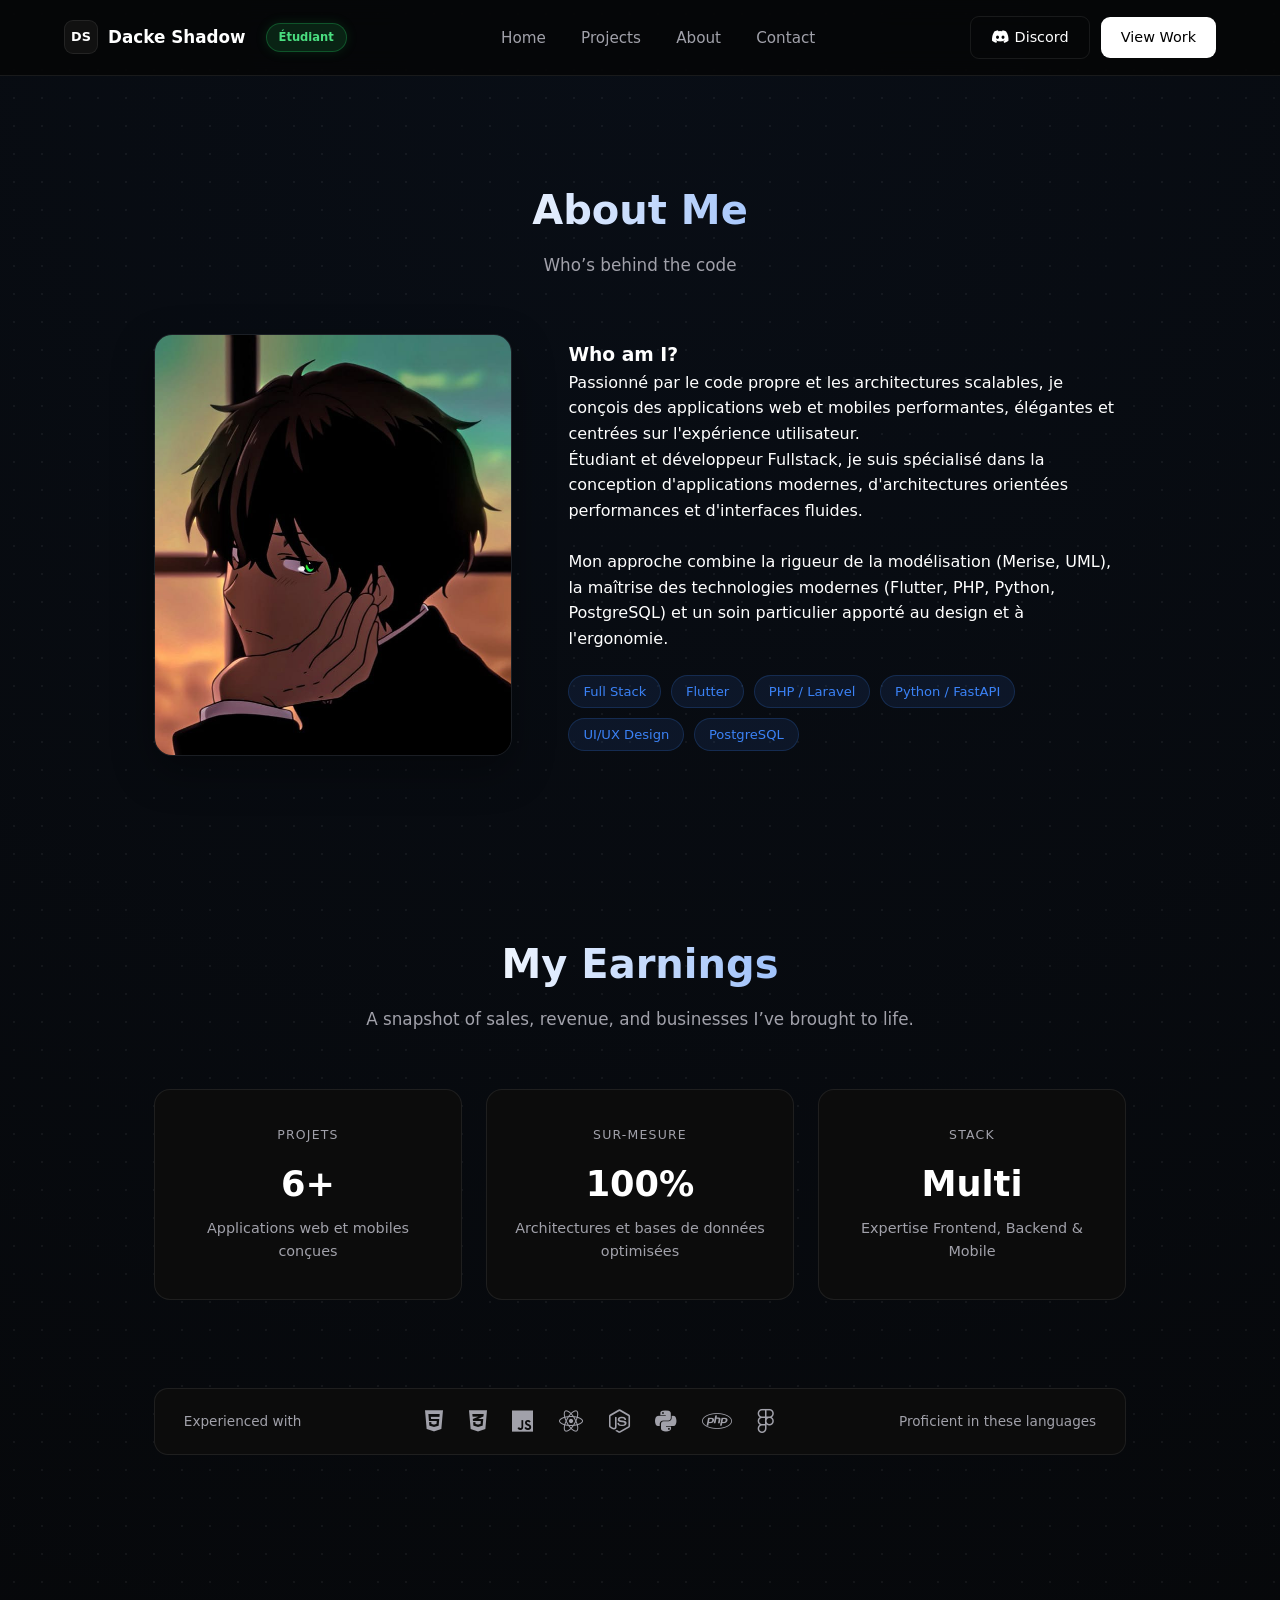
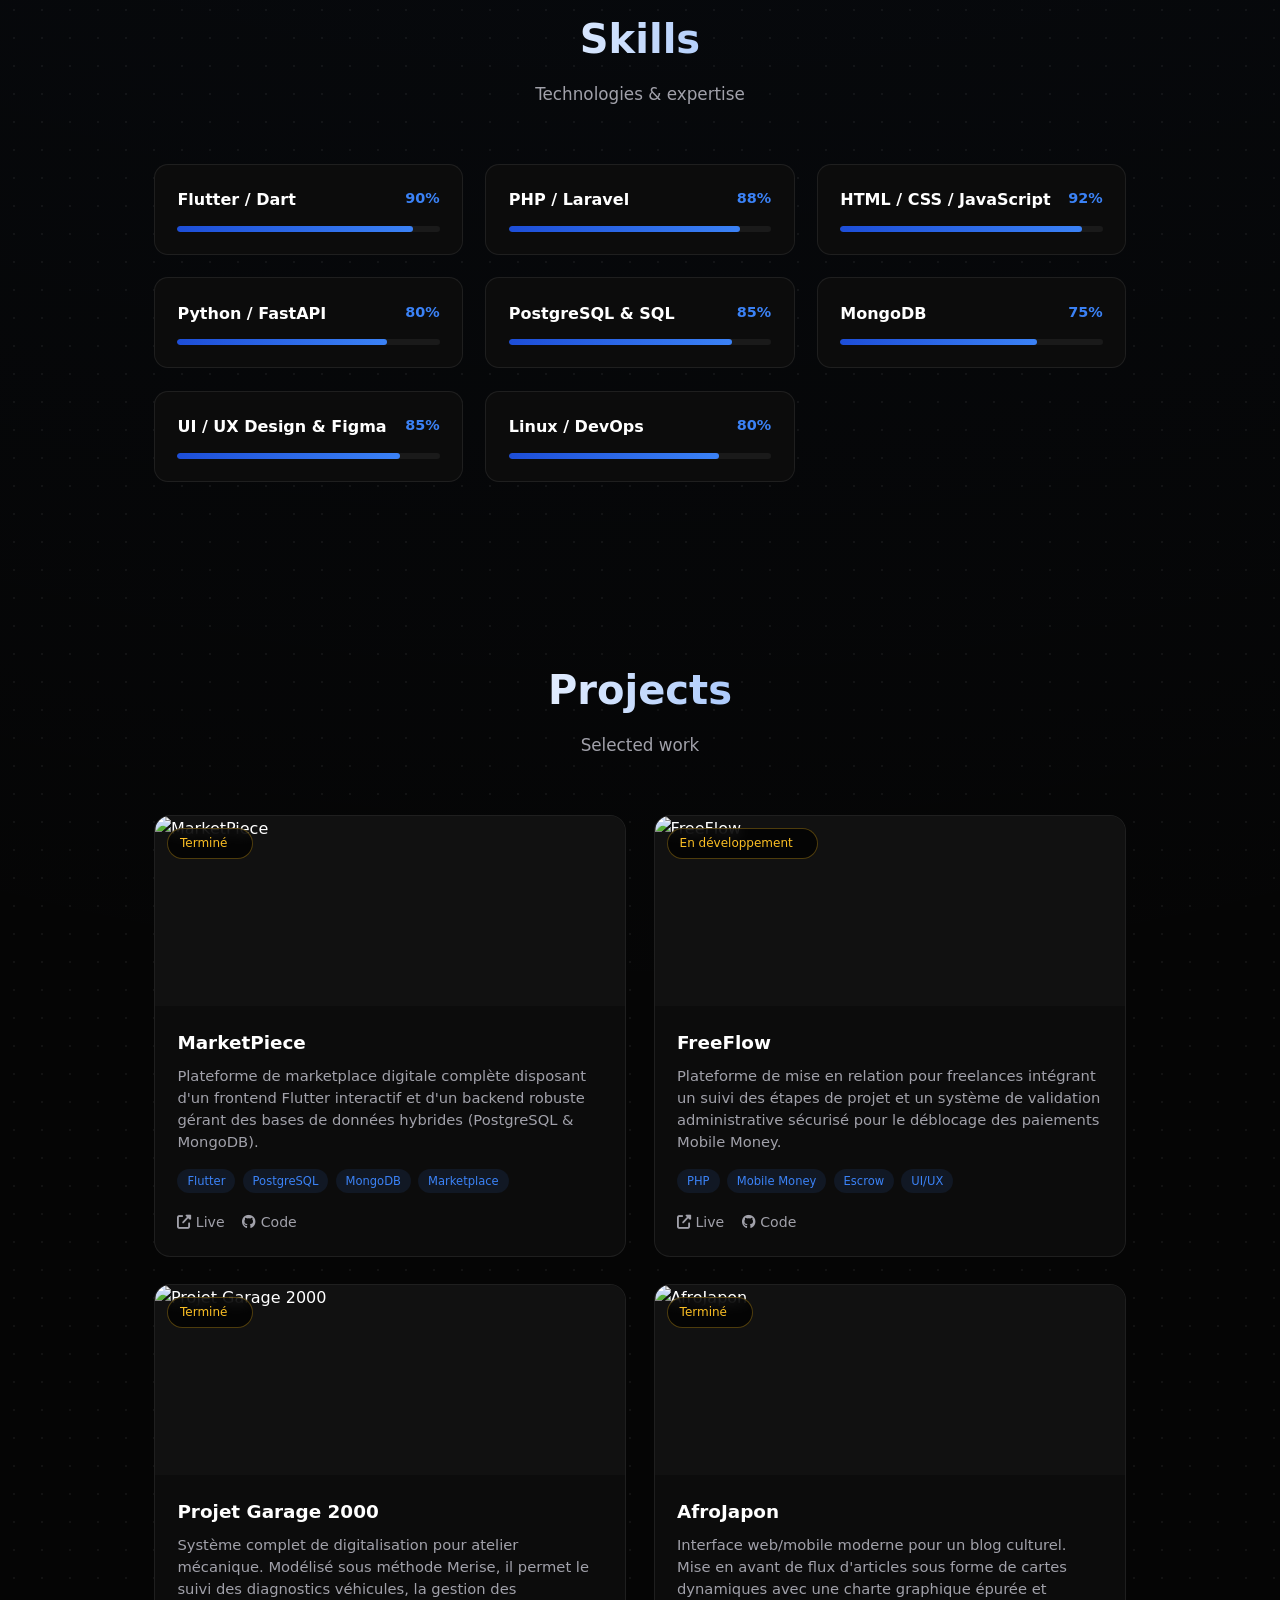
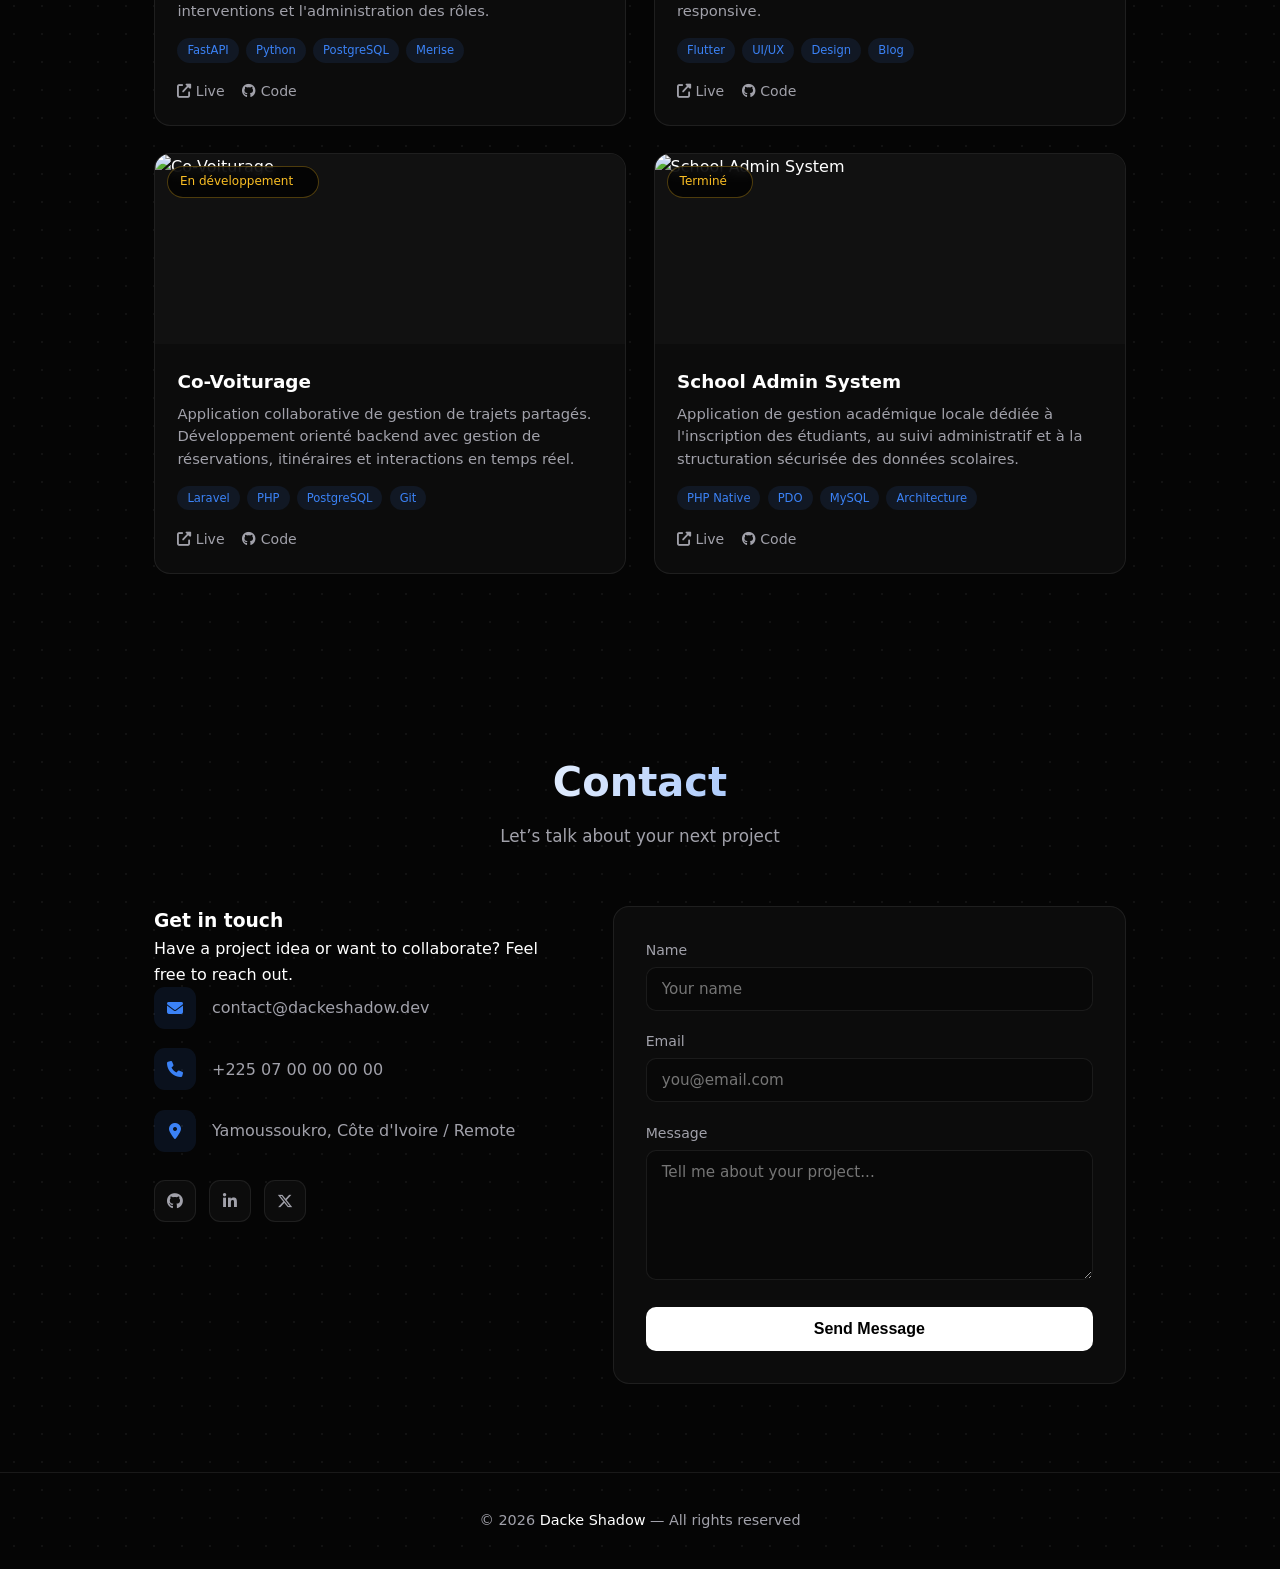
==== portfolio.html @ dd66aa2e "Initialisation du portfolio" ====
<!DOCTYPE html>
<html lang="fr">
<head>
  <meta charset="UTF-8">
  <meta name="viewport" content="width=device-width, initial-scale=1.0">
  <title>Dacke Shadow | Portfolio</title>
  <link rel="stylesheet" href="css/style.css?v=12">
  <link rel="stylesheet" href="https://cdnjs.cloudflare.com/ajax/libs/font-awesome/6.5.1/css/all.min.css">
</head>
<body class="portfolio-page">

  <!-- NAVBAR -->
  <nav class="navbar">
    <a href="index.html" class="logo">
      <span class="logo-icon">DS</span>
      Dacke Shadow
      <span class="status-badge">Étudiant</span>
    </a>

    <ul class="nav-links">
      <li><a href="index.html">Home</a></li>
      <li><a href="#projects">Projects</a></li>
      <li><a href="#bio">About</a></li>
      <li><a href="#contact">Contact</a></li>
    </ul>

    <div class="nav-actions">
      <a href="#" class="btn-outline"><i class="fab fa-discord"></i> Discord</a>
      <a href="#projects" class="btn-white">View Work</a>
    </div>

    <button class="menu-toggle" aria-label="Menu">
      <i class="fas fa-bars"></i>
    </button>
  </nav>

  <!-- BIO -->
  <section id="bio" class="section">
    <div class="section-header">
      <h2 class="section-title">About Me</h2>
      <p class="section-subtitle">Who’s behind the code</p>
    </div>

    <div class="bio-grid">
      <div class="bio-image">
        <img src="asset/image.jpeg" alt="Dacke Shadow">
      </div>
      <div id="bio-content">
        <!-- Injected by JS -->
      </div>
    </div>
  </section>

  <!-- STATS -->
  <section id="stats" class="section">
    <div class="section-header">
      <h2 class="section-title">My Earnings</h2>
      <p class="section-subtitle">A snapshot of sales, revenue, and businesses I’ve brought to life.</p>
    </div>
    <div id="stats-grid" class="stats-grid">
      <!-- Injected by JS -->
    </div>
  </section>

  <!-- TECH BAR -->
  <div class="tech-bar">
    <div class="tech-bar-inner">
      <span class="tech-bar-label">Experienced with</span>
      <div class="tech-icons">
        <i class="fab fa-html5" title="HTML5"></i>
        <i class="fab fa-css3-alt" title="CSS3"></i>
        <i class="fab fa-js" title="JavaScript"></i>
        <i class="fab fa-react" title="React"></i>
        <i class="fab fa-node-js" title="Node.js"></i>
        <i class="fab fa-python" title="Python"></i>
        <i class="fab fa-php" title="PHP"></i>
        <i class="fab fa-figma" title="Figma"></i>
      </div>
      <span class="tech-bar-label">Proficient in these languages</span>
    </div>
  </div>

  <!-- SKILLS -->
  <section id="skills" class="section">
    <div class="section-header">
      <h2 class="section-title">Skills</h2>
      <p class="section-subtitle">Technologies & expertise</p>
    </div>
    <div id="skills-grid" class="skills-grid">
      <!-- Injected by JS -->
    </div>
  </section>

  <!-- PROJECTS -->
  <section id="projects" class="section">
    <div class="section-header">
      <h2 class="section-title">Projects</h2>
      <p class="section-subtitle">Selected work</p>
    </div>
    <div id="projects-grid" class="projects-grid">
      <!-- Injected by JS -->
    </div>
  </section>

  <!-- CONTACT -->
  <section id="contact" class="section">
    <div class="section-header">
      <h2 class="section-title">Contact</h2>
      <p class="section-subtitle">Let’s talk about your next project</p>
    </div>

    <div class="contact-grid">
      <div id="contact-info">
        <!-- Injected by JS -->
      </div>

      <form class="contact-form">
        <div class="form-group">
          <label for="name">Name</label>
          <input type="text" id="name" name="name" required placeholder="Your name">
        </div>
        <div class="form-group">
          <label for="email">Email</label>
          <input type="email" id="email" name="email" required placeholder="you@email.com">
        </div>
        <div class="form-group">
          <label for="message">Message</label>
          <textarea id="message" name="message" required placeholder="Tell me about your project..."></textarea>
        </div>
        <button type="submit" class="btn-submit">Send Message</button>
      </form>
    </div>
  </section>

  <!-- FOOTER -->
  <footer class="footer">
    <p>© 2026 <span>Dacke Shadow</span> — All rights reserved</p>
  </footer>

  <script src="js/data.js?v=12"></script>
  <script src="js/app.js?v=12"></script>
</body>
</html>
---- css/style.css ----
/* ========================================
   DACKE SHADOW - Dark Modern Portfolio
======================================== */

:root {
  --bg: #050505;
  --bg-card: #0c0c0c;
  --bg-card-hover: #111111;
  --text: #ffffff;
  --text-muted: #a1a1aa;
  --blue: #3b82f6;
  --blue-glow: rgba(59, 130, 246, 0.25);
  --border: rgba(255, 255, 255, 0.08);
  --radius: 16px;
  --transition: all 0.3s cubic-bezier(0.4, 0, 0.2, 1);
}

* {
  margin: 0;
  padding: 0;
  box-sizing: border-box;
}

html {
  scroll-behavior: smooth;
}

body {
  font-family: 'Inter', system-ui, -apple-system, sans-serif;
  background: var(--bg);
  color: var(--text);
  line-height: 1.6;
  overflow-x: hidden;
}

a {
  text-decoration: none;
  color: inherit;
}

img {
  max-width: 100%;
  display: block;
}

/* Scrollbar */
::-webkit-scrollbar { width: 6px; }
::-webkit-scrollbar-track { background: #0a0a0a; }
::-webkit-scrollbar-thumb { background: #333; border-radius: 3px; }
::-webkit-scrollbar-thumb:hover { background: var(--blue); }

/* ========== PORTFOLIO PAGE ========== */
.portfolio-page {
  background-color: #050505;
  background-image:
    radial-gradient(circle at 50% 0%, rgba(59, 130, 246, 0.07) 0%, transparent 55%),
    radial-gradient(rgba(255, 255, 255, 0.05) 1px, transparent 1px);
  background-size: 100% 100%, 28px 28px;
  padding-top: 90px;
}

/* ========== NAVBAR ========== */
.navbar {
  position: fixed;
  top: 0;
  left: 0;
  width: 100%;
  padding: 1rem 5%;
  display: flex;
  align-items: center;
  justify-content: space-between;
  z-index: 1000;
  background: rgba(5, 5, 5, 0.8);
  backdrop-filter: blur(14px);
  border-bottom: 1px solid var(--border);
  transition: var(--transition);
}

.navbar.scrolled {
  padding: 0.75rem 5%;
  background: rgba(5, 5, 5, 0.95);
}

.logo {
  display: flex;
  align-items: center;
  gap: 10px;
  font-weight: 600;
  font-size: 1.05rem;
  color: white;
}

.logo-icon {
  width: 34px;
  height: 34px;
  background: #111;
  border: 1px solid var(--border);
  border-radius: 9px;
  display: flex;
  align-items: center;
  justify-content: center;
  font-size: 0.8rem;
  font-weight: 700;
}

.status-badge {
  display: inline-flex;
  align-items: center;
  margin-left: 10px;
  padding: 4px 12px;
  font-size: 0.72rem;
  font-weight: 600;
  color: #4ade80;
  background: rgba(34, 197, 94, 0.15);
  border: 1px solid rgba(34, 197, 94, 0.3);
  border-radius: 50px;
  box-shadow: 0 0 12px rgba(34, 197, 94, 0.15);
}

.nav-links {
  display: flex;
  gap: 2.2rem;
  list-style: none;
}

.nav-links a {
  color: var(--text-muted);
  font-size: 0.95rem;
  font-weight: 500;
  transition: color 0.2s;
}

.nav-links a:hover,
.nav-links a.active {
  color: white;
}

.nav-actions {
  display: flex;
  gap: 0.7rem;
  align-items: center;
}

.btn-white {
  background: white;
  color: #000;
  padding: 0.55rem 1.25rem;
  border-radius: 9px;
  font-size: 0.9rem;
  font-weight: 500;
  transition: var(--transition);
  display: inline-flex;
  align-items: center;
  gap: 6px;
}

.btn-white:hover {
  background: #e4e4e7;
  transform: translateY(-1px);
}

.btn-outline {
  background: transparent;
  color: white;
  padding: 0.55rem 1.25rem;
  border-radius: 9px;
  font-size: 0.9rem;
  border: 1px solid var(--border);
  transition: var(--transition);
  display: inline-flex;
  align-items: center;
  gap: 6px;
}

.btn-outline:hover {
  border-color: rgba(255,255,255,0.25);
  background: rgba(255,255,255,0.05);
}

.menu-toggle {
  display: none;
  background: none;
  border: none;
  color: white;
  font-size: 1.35rem;
  cursor: pointer;
}

/* ========== SECTIONS ========== */
.section {
  padding: 5.5rem 5%;
  max-width: 1100px;
  margin: 0 auto;
}

.section-header {
  text-align: center;
  margin-bottom: 3.5rem;
}

.section-title {
  font-size: clamp(1.9rem, 4vw, 2.5rem);
  font-weight: 700;
  margin-bottom: 0.6rem;
  background: linear-gradient(90deg, #fff 30%, #3b82f6);
  -webkit-background-clip: text;
  -webkit-text-fill-color: transparent;
  background-clip: text;
}

.section-subtitle {
  color: var(--text-muted);
  font-size: 1.05rem;
}

/* ========== BIO ========== */
.bio-grid {
  display: grid;
  grid-template-columns: 0.9fr 1.4fr;
  gap: 3.5rem;
  align-items: center;
}

.bio-image {
  border-radius: 18px;
  overflow: hidden;
  border: 1px solid var(--border);
  box-shadow: 0 15px 40px rgba(0,0,0,0.35);
}

.bio-image img {
  width: 100%;
  height: 420px;
  object-fit: cover;
  transition: transform 0.5s ease;
}

.bio-image:hover img {
  transform: scale(1.03);
}

.bio-content h3 {
  font-size: 1.6rem;
  margin-bottom: 1rem;
}

.bio-content p {
  color: var(--text-muted);
  margin-bottom: 1.1rem;
  font-size: 1.05rem;
  line-height: 1.7;
}

.bio-tags {
  display: flex;
  flex-wrap: wrap;
  gap: 0.6rem;
  margin-top: 1.5rem;
}

.bio-tag {
  padding: 5px 14px;
  background: rgba(59, 130, 246, 0.1);
  border: 1px solid rgba(59, 130, 246, 0.2);
  border-radius: 50px;
  font-size: 0.82rem;
  color: var(--blue);
}

/* ========== STATS ========== */
.stats-grid {
  display: grid;
  grid-template-columns: repeat(3, 1fr);
  gap: 1.5rem;
}

.stat-card {
  background: var(--bg-card);
  border: 1px solid var(--border);
  border-radius: 16px;
  padding: 2.2rem 1.5rem;
  text-align: center;
  transition: var(--transition);
}

.stat-card:hover {
  transform: translateY(-6px);
  border-color: rgba(59, 130, 246, 0.3);
  box-shadow: 0 15px 35px rgba(0,0,0,0.3);
}

.stat-label {
  font-size: 0.78rem;
  text-transform: uppercase;
  letter-spacing: 1.2px;
  color: var(--text-muted);
  margin-bottom: 0.7rem;
}

.stat-number {
  font-size: 2.2rem;
  font-weight: 700;
  margin-bottom: 0.3rem;
}

.stat-desc {
  font-size: 0.9rem;
  color: var(--text-muted);
}

/* ========== TECH BAR ========== */
.tech-bar {
  max-width: 1100px;
  margin: 0 auto 4rem;
  padding: 0 5%;
}

.tech-bar-inner {
  display: flex;
  align-items: center;
  justify-content: space-between;
  background: var(--bg-card);
  border: 1px solid var(--border);
  border-radius: 14px;
  padding: 1.3rem 1.8rem;
  flex-wrap: wrap;
  gap: 1rem;
}

.tech-bar-label {
  font-size: 0.85rem;
  color: var(--text-muted);
}

.tech-icons {
  display: flex;
  gap: 1.6rem;
  align-items: center;
}

.tech-icons i {
  font-size: 1.5rem;
  color: var(--text-muted);
  transition: all 0.25s;
}

.tech-icons i:hover {
  color: var(--blue);
  transform: translateY(-3px);
}

/* ========== SKILLS ========== */
.skills-grid {
  display: grid;
  grid-template-columns: repeat(auto-fill, minmax(260px, 1fr));
  gap: 1.4rem;
}

.skill-card {
  background: var(--bg-card);
  border: 1px solid var(--border);
  border-radius: 14px;
  padding: 1.4rem;
  transition: var(--transition);
}

.skill-card:hover {
  border-color: rgba(59, 130, 246, 0.25);
  transform: translateY(-3px);
}

.skill-header {
  display: flex;
  justify-content: space-between;
  margin-bottom: 0.8rem;
}

.skill-name {
  font-weight: 600;
}

.skill-percent {
  color: var(--blue);
  font-weight: 600;
  font-size: 0.9rem;
}

.skill-bar {
  height: 6px;
  background: #1a1a1a;
  border-radius: 10px;
  overflow: hidden;
}

.skill-progress {
  height: 100%;
  background: linear-gradient(90deg, #1d4ed8, var(--blue));
  border-radius: 10px;
  width: 0;
  transition: width 1.3s ease;
}

/* ========== PROJECTS ========== */
.projects-grid {
  display: grid;
  grid-template-columns: repeat(auto-fill, minmax(310px, 1fr));
  gap: 1.7rem;
}

.project-card {
  background: var(--bg-card);
  border: 1px solid var(--border);
  border-radius: 16px;
  overflow: hidden;
  transition: var(--transition);
}

.project-card:hover {
  transform: translateY(-8px);
  border-color: rgba(59, 130, 246, 0.3);
  box-shadow: 0 20px 40px rgba(0,0,0,0.35);
}

.project-image {
  height: 190px;
  overflow: hidden;
  position: relative;
  background: #111;
}

.project-image img {
  width: 100%;
  height: 100%;
  object-fit: cover;
  transition: transform 0.5s ease;
}

.project-card:hover .project-image img {
  transform: scale(1.06);
}

.project-status {
  position: absolute;
  top: 12px;
  left: 12px;
  background: rgba(0, 0, 0, 0.75);
  backdrop-filter: blur(6px);
  color: #fbbf24;
  font-size: 0.75rem;
  font-weight: 500;
  padding: 5px 12px;
  border-radius: 50px;
  border: 1px solid rgba(251, 191, 36, 0.3);
  display: flex;
  align-items: center;
  gap: 1px;
  z-index: 2;
}

.project-status .dots span {
  animation: blink 1.4s infinite;
  opacity: 0;
}

.project-status .dots span:nth-child(1) { animation-delay: 0s; }
.project-status .dots span:nth-child(2) { animation-delay: 0.2s; }
.project-status .dots span:nth-child(3) { animation-delay: 0.4s; }

@keyframes blink {
  0%, 20% { opacity: 0; }
  40% { opacity: 1; }
  100% { opacity: 0; }
}

.project-content {
  padding: 1.4rem;
}

.project-title {
  font-size: 1.15rem;
  font-weight: 600;
  margin-bottom: 0.45rem;
}

.project-desc {
  color: var(--text-muted);
  font-size: 0.92rem;
  margin-bottom: 1rem;
  line-height: 1.5;
}

.project-tags {
  display: flex;
  flex-wrap: wrap;
  gap: 0.45rem;
  margin-bottom: 1.1rem;
}

.project-tag {
  font-size: 0.72rem;
  padding: 3px 10px;
  background: rgba(59, 130, 246, 0.1);
  color: var(--blue);
  border-radius: 20px;
}

.project-links {
  display: flex;
  gap: 1.1rem;
}

.project-links a {
  font-size: 0.88rem;
  color: var(--text-muted);
  transition: color 0.2s;
}

.project-links a:hover {
  color: var(--blue);
}

/* ========== CONTACT ========== */
.contact-grid {
  display: grid;
  grid-template-columns: 1fr 1.25fr;
  gap: 3rem;
}

.contact-info h3 {
  font-size: 1.5rem;
  margin-bottom: 0.9rem;
}

.contact-info > p {
  color: var(--text-muted);
  margin-bottom: 1.8rem;
}

.contact-item {
  display: flex;
  align-items: center;
  gap: 1rem;
  margin-bottom: 1.2rem;
  color: var(--text-muted);
}

.contact-item i {
  width: 42px;
  height: 42px;
  display: flex;
  align-items: center;
  justify-content: center;
  background: rgba(59, 130, 246, 0.1);
  border-radius: 11px;
  color: var(--blue);
}

.social-links {
  display: flex;
  gap: 0.8rem;
  margin-top: 1.8rem;
}

.social-links a {
  width: 42px;
  height: 42px;
  display: flex;
  align-items: center;
  justify-content: center;
  background: var(--bg-card);
  border: 1px solid var(--border);
  border-radius: 11px;
  color: var(--text-muted);
  transition: var(--transition);
}

.social-links a:hover {
  background: var(--blue);
  border-color: var(--blue);
  color: white;
  transform: translateY(-3px);
}

.contact-form {
  background: var(--bg-card);
  border: 1px solid var(--border);
  border-radius: 16px;
  padding: 2rem;
}

.form-group {
  margin-bottom: 1.2rem;
}

.form-group label {
  display: block;
  margin-bottom: 0.35rem;
  font-size: 0.88rem;
  color: var(--text-muted);
}

.form-group input,
.form-group textarea {
  width: 100%;
  padding: 12px 15px;
  background: #080808;
  border: 1px solid var(--border);
  border-radius: 10px;
  color: white;
  font-size: 0.95rem;
  font-family: inherit;
  transition: var(--transition);
}

.form-group input:focus,
.form-group textarea:focus {
  outline: none;
  border-color: var(--blue);
  box-shadow: 0 0 0 3px var(--blue-glow);
}

.form-group textarea {
  min-height: 130px;
  resize: vertical;
}

.btn-submit {
  width: 100%;
  padding: 13px;
  background: white;
  color: #000;
  font-size: 1rem;
  font-weight: 600;
  border: none;
  border-radius: 10px;
  cursor: pointer;
  transition: var(--transition);
}

.btn-submit:hover {
  background: #e4e4e7;
  transform: translateY(-2px);
}

/* ========== FOOTER ========== */
.footer {
  text-align: center;
  padding: 2.3rem 5%;
  border-top: 1px solid var(--border);
  color: var(--text-muted);
  font-size: 0.9rem;
}

.footer span {
  color: white;
}

/* ========== RESPONSIVE ========== */
@media (max-width: 900px) {
  .bio-grid,
  .contact-grid {
    grid-template-columns: 1fr;
  }

  .stats-grid {
    grid-template-columns: 1fr;
  }

  .nav-links,
  .nav-actions {
    display: none;
  }

  .nav-links.active {
    display: flex;
    position: absolute;
    top: 100%;
    left: 0;
    width: 100%;
    background: rgba(5, 5, 5, 0.97);
    flex-direction: column;
    padding: 1.3rem 5%;
    gap: 1rem;
    border-bottom: 1px solid var(--border);
  }

  .menu-toggle {
    display: block;
  }
}

@media (max-width: 560px) {
  .projects-grid {
    grid-template-columns: 1fr;
  }
}
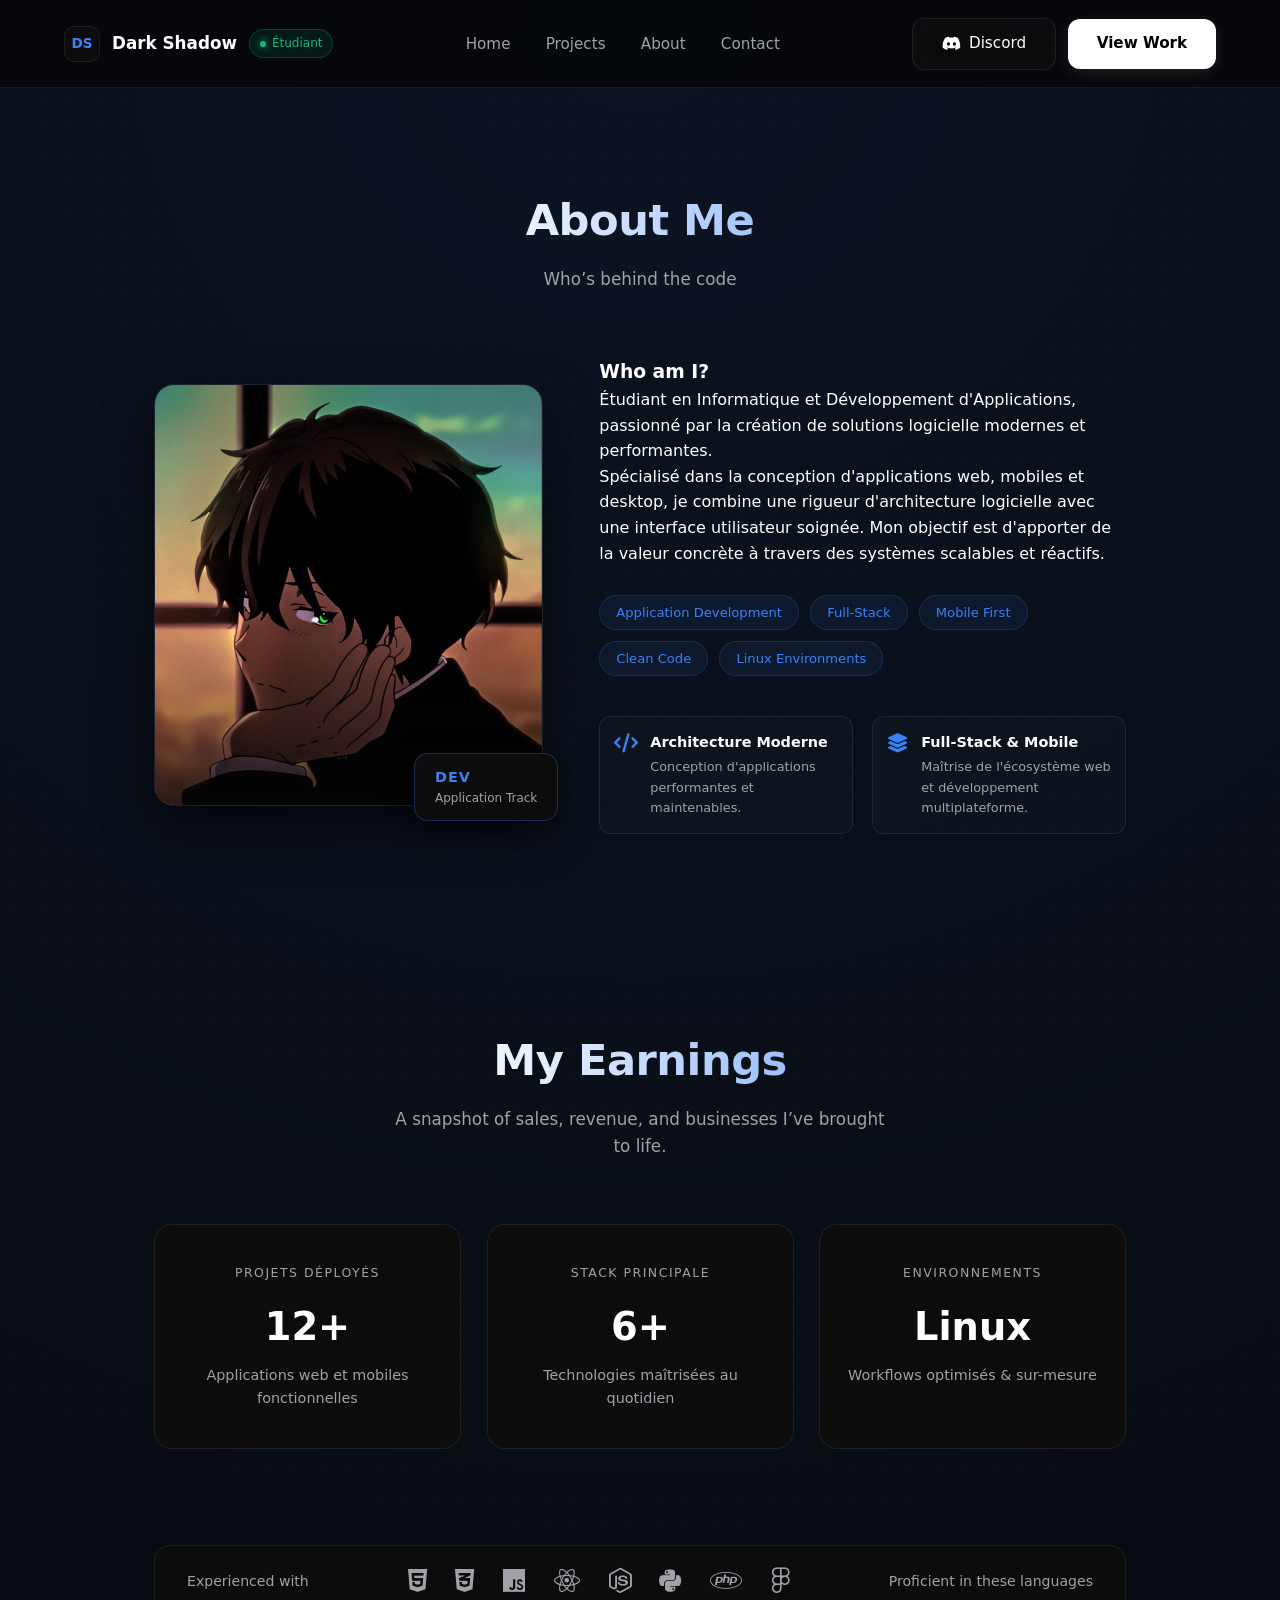
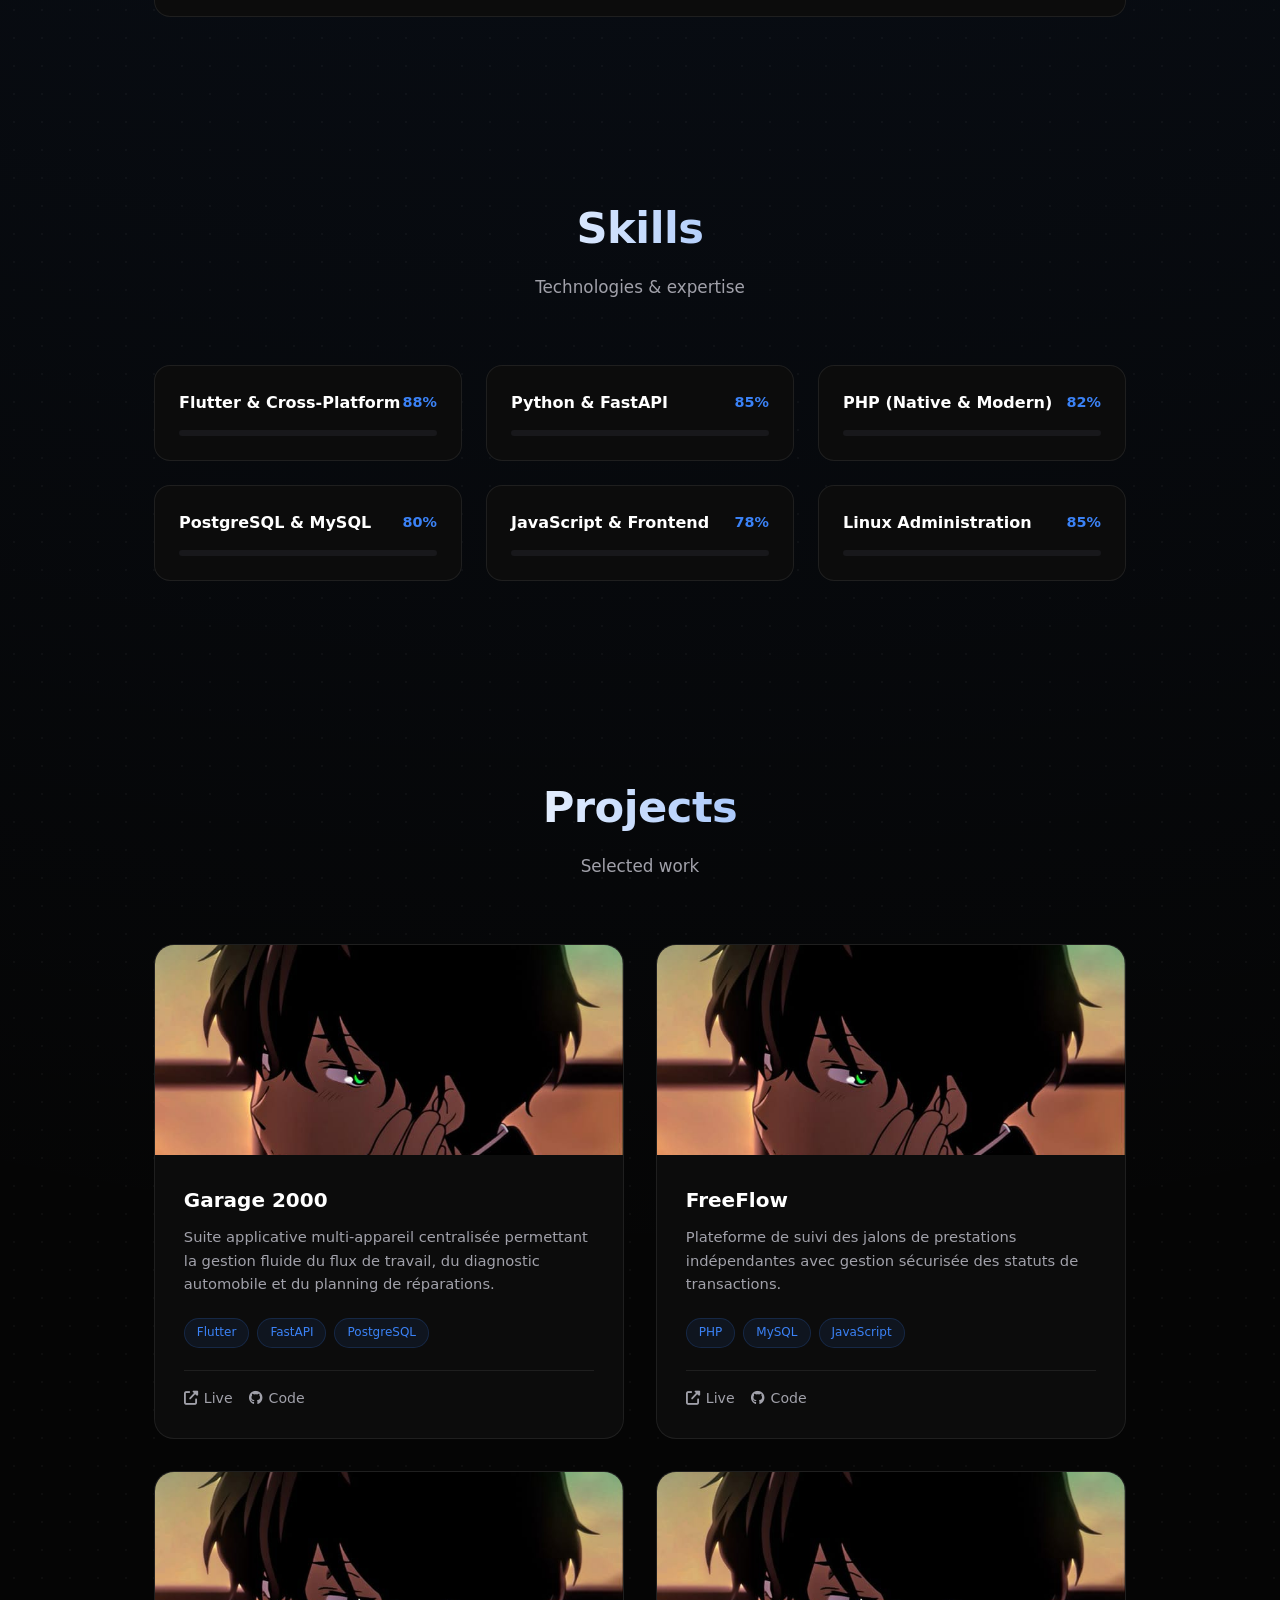
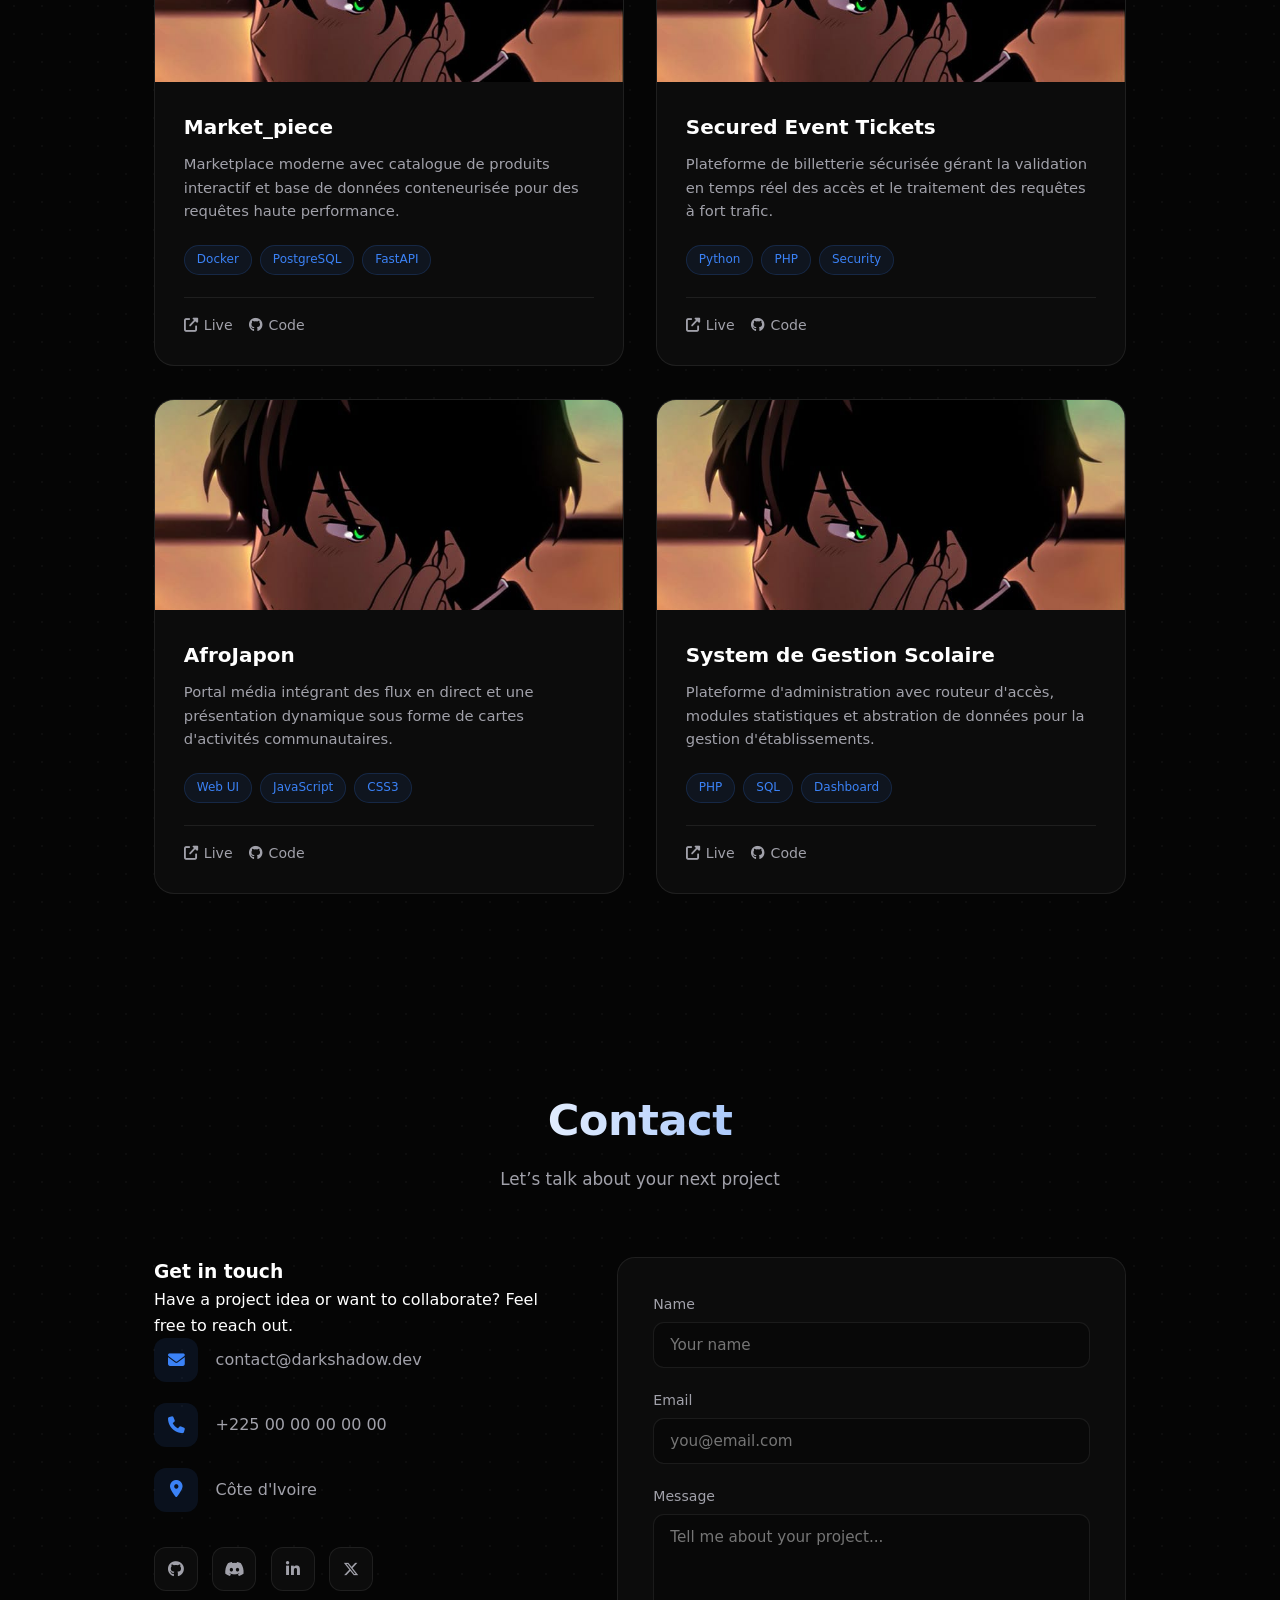
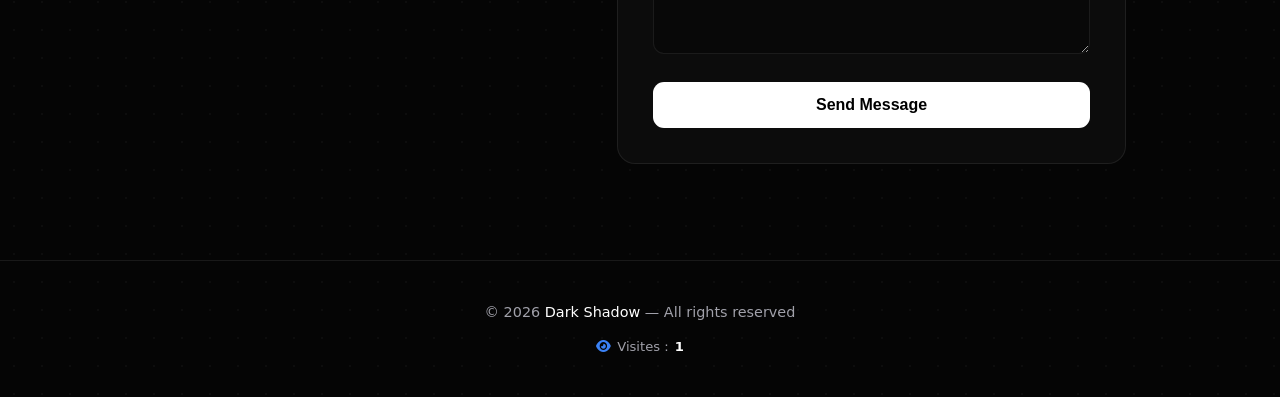
==== commit a8ca5667: "Mise à jour du style et des animations de la landing page" ====
--- a/portfolio.html
+++ b/portfolio.html
@@ -3,8 +3,9 @@
 <head>
   <meta charset="UTF-8">
   <meta name="viewport" content="width=device-width, initial-scale=1.0">
-  <title>Dacke Shadow | Portfolio</title>
-  <link rel="stylesheet" href="css/style.css?v=12">
+  <title>Dark Shadow | Portfolio</title>
+  <link rel="stylesheet" href="css/base.css">
+  <link rel="stylesheet" href="css/portfolio.css">
   <link rel="stylesheet" href="https://cdnjs.cloudflare.com/ajax/libs/font-awesome/6.5.1/css/all.min.css">
 </head>
 <body class="portfolio-page">
@@ -13,8 +14,10 @@
   <nav class="navbar">
     <a href="index.html" class="logo">
       <span class="logo-icon">DS</span>
-      Dacke Shadow
-      <span class="status-badge">Étudiant</span>
+      <span class="logo-text">Dark Shadow</span>
+      <span class="status-badge">
+        <span class="status-dot"></span> Étudiant
+      </span>
     </a>
 
     <ul class="nav-links">
@@ -42,11 +45,38 @@
     </div>
 
     <div class="bio-grid">
-      <div class="bio-image">
-        <img src="asset/image.jpeg" alt="Dacke Shadow">
+      <div class="bio-image-wrapper">
+        <div class="bio-image">
+          <img src="asset/image.jpeg" alt="Dark Shadow">
+          <div class="bio-image-overlay"></div>
+        </div>
+        <div class="bio-experience-badge">
+          <span class="badge-num">DEV</span>
+          <span class="badge-text">Application Track</span>
+        </div>
       </div>
-      <div id="bio-content">
-        <!-- Injected by JS -->
+
+      <div class="bio-content-wrapper">
+        <div id="bio-content">
+          <!-- Injecté par JS / Exemple de structure enrichie -->
+        </div>
+        
+        <div class="bio-highlights">
+          <div class="highlight-item">
+            <i class="fas fa-code"></i>
+            <div>
+              <h4>Architecture Moderne</h4>
+              <p>Conception d'applications performantes et maintenables.</p>
+            </div>
+          </div>
+          <div class="highlight-item">
+            <i class="fas fa-layer-group"></i>
+            <div>
+              <h4>Full-Stack & Mobile</h4>
+              <p>Maîtrise de l'écosystème web et développement multiplateforme.</p>
+            </div>
+          </div>
+        </div>
       </div>
     </div>
   </section>
@@ -134,7 +164,7 @@
 
   <!-- FOOTER -->
   <footer class="footer">
-    <p>© 2026 <span>Dacke Shadow</span> — All rights reserved</p>
+    <p>© 2026 <span>Dark Shadow</span> — All rights reserved</p>
   </footer>
 
   <script src="js/data.js?v=12"></script>
--- a/css/base.css
+++ b/css/base.css
@@ -0,0 +1,854 @@
+/* ============================================================
+   DARK SHADOW - DARK MODERN PORTFOLIO (SPECTRE DESIGN SYSTEM)
+   ============================================================ */
+
+:root {
+  --bg: #050505;
+  --bg-card: #0c0c0c;
+  --bg-card-hover: #121212;
+  --text: #ffffff;
+  --text-muted: #a1a1aa;
+  --blue: #3b82f6;
+  --blue-glow: rgba(59, 130, 246, 0.35);
+  --border: rgba(255, 255, 255, 0.08);
+  --radius: 16px;
+  --transition: all 0.3s cubic-bezier(0.4, 0, 0.2, 1);
+}
+
+* {
+  margin: 0;
+  padding: 0;
+  box-sizing: border-box;
+}
+
+html {
+  scroll-behavior: smooth;
+}
+
+body {
+  font-family: 'Inter', system-ui, -apple-system, sans-serif;
+  background: var(--bg);
+  color: var(--text);
+  line-height: 1.6;
+  overflow-x: hidden;
+}
+
+a {
+  text-decoration: none;
+  color: inherit;
+}
+
+img {
+  max-width: 100%;
+  display: block;
+}
+
+/* Custom Scrollbar */
+::-webkit-scrollbar {
+  width: 6px;
+}
+::-webkit-scrollbar-track {
+  background: #0a0a0a;
+}
+::-webkit-scrollbar-thumb {
+  background: #262626;
+  border-radius: 3px;
+}
+::-webkit-scrollbar-thumb:hover {
+  background: var(--blue);
+}
+
+/* ============================================================
+   LANDING PAGE (index.html)
+   ============================================================ */
+
+.landing-page {
+  position: relative;
+  min-height: 100vh;
+  overflow: hidden;
+  background: var(--bg);
+  display: flex;
+  align-items: center;
+  justify-content: center;
+}
+
+.landing-bg {
+  position: absolute;
+  inset: 0;
+  background: radial-gradient(circle at 50% 50%, rgba(59, 130, 246, 0.15) 0%, transparent 65%),
+              radial-gradient(rgba(255, 255, 255, 0.04) 1px, transparent 1px);
+  background-size: 100% 100%, 30px 30px;
+  z-index: 0;
+}
+
+.landing-overlay {
+  position: absolute;
+  inset: 0;
+  background: rgba(5, 5, 5, 0.4);
+  z-index: 1;
+}
+
+/* Icônes Flottantes */
+.floating-icons {
+  position: absolute;
+  inset: 0;
+  z-index: 1;
+  pointer-events: none;
+  overflow: hidden;
+}
+
+.floating-icons i {
+  position: absolute;
+  color: rgba(59, 130, 246, 0.22);
+  filter: drop-shadow(0 0 10px rgba(59, 130, 246, 0.2));
+  animation: floatAnim 10s ease-in-out infinite;
+}
+
+.floating-icons i:nth-child(1) { top: 12%; left: 8%;  font-size: 2.8rem; animation-delay: 0s; }
+.floating-icons i:nth-child(2) { top: 20%; left: 82%; font-size: 2.2rem; animation-delay: 1.5s; }
+.floating-icons i:nth-child(3) { top: 58%; left: 10%; font-size: 2.5rem; animation-delay: 3s; }
+.floating-icons i:nth-child(4) { top: 75%; left: 85%; font-size: 2rem;   animation-delay: 0.8s; }
+.floating-icons i:nth-child(5) { top: 35%; left: 90%; font-size: 2.6rem; animation-delay: 2.2s; }
+.floating-icons i:nth-child(6) { top: 82%; left: 45%; font-size: 2.1rem; animation-delay: 3.8s; }
+.floating-icons i:nth-child(7) { top: 15%; left: 48%; font-size: 1.8rem; animation-delay: 1.2s; }
+.floating-icons i:nth-child(8) { top: 68%; left: 5%;  font-size: 2.3rem; animation-delay: 3.4s; }
+
+@keyframes floatAnim {
+  0%, 100% {
+    transform: translateY(0) rotate(0deg);
+    opacity: 0.22;
+  }
+  50% {
+    transform: translateY(-25px) rotate(8deg);
+    opacity: 0.45;
+  }
+}
+
+/* Hero Section */
+.hero {
+  position: relative;
+  z-index: 2;
+  min-height: 100vh;
+  display: flex;
+  align-items: center;
+  justify-content: center;
+  padding: 2rem 1.5rem;
+  text-align: center;
+}
+
+.hero-content {
+  max-width: 780px;
+}
+
+.hero-greeting {
+  font-size: 1.2rem;
+  color: var(--text-muted);
+  margin-bottom: 1.2rem;
+  display: inline-flex;
+  align-items: center;
+  gap: 8px;
+}
+
+/* Animation typographique pour le nom */
+.typing-text {
+  color: var(--text);
+  font-weight: 700;
+  border-right: 2px solid var(--blue);
+  white-space: nowrap;
+  overflow: hidden;
+  display: inline-block;
+  animation: typing 2.5s steps(12, end), blink 0.75s step-end infinite;
+}
+
+@keyframes typing {
+  from { width: 0; }
+  to { width: 100%; }
+}
+
+@keyframes blink {
+  from, to { border-color: transparent; }
+  50% { border-color: var(--blue); }
+}
+
+.hero-title {
+  font-size: clamp(2.8rem, 7.5vw, 4.5rem);
+  font-weight: 800;
+  line-height: 1.1;
+  margin-bottom: 1.4rem;
+  letter-spacing: -1px;
+  color: #ffffff;
+}
+
+.hero-title span {
+  background: linear-gradient(90deg, #ffffff 20%, var(--blue) 100%);
+  -webkit-background-clip: text;
+  -webkit-text-fill-color: transparent;
+}
+
+.hero-desc {
+  color: var(--text-muted);
+  font-size: 1.12rem;
+  max-width: 620px;
+  margin: 0 auto 2.6rem;
+  line-height: 1.7;
+}
+
+.hero-buttons {
+  display: flex;
+  gap: 1.2rem;
+  justify-content: center;
+  flex-wrap: wrap;
+}
+
+/* Boutons */
+.btn-white {
+  background: #ffffff;
+  color: #000000;
+  padding: 0.8rem 1.8rem;
+  border-radius: 12px;
+  font-size: 0.95rem;
+  font-weight: 600;
+  transition: var(--transition);
+  display: inline-flex;
+  align-items: center;
+  gap: 8px;
+  box-shadow: 0 4px 15px rgba(255, 255, 255, 0.1);
+}
+
+.btn-white:hover {
+  background: #e4e4e7;
+  transform: translateY(-3px);
+  box-shadow: 0 8px 25px rgba(255, 255, 255, 0.2);
+}
+
+.btn-outline {
+  background: rgba(255, 255, 255, 0.03);
+  color: #ffffff;
+  padding: 0.8rem 1.8rem;
+  border-radius: 12px;
+  font-size: 0.95rem;
+  font-weight: 500;
+  border: 1px solid var(--border);
+  transition: var(--transition);
+  display: inline-flex;
+  align-items: center;
+  gap: 8px;
+  backdrop-filter: blur(10px);
+}
+
+.btn-outline:hover {
+  border-color: rgba(59, 130, 246, 0.5);
+  background: rgba(59, 130, 246, 0.1);
+  color: var(--blue);
+  transform: translateY(-3px);
+}
+
+/* Animations d'entrée progressive */
+.anim-1, .anim-2, .anim-3, .anim-4 {
+  opacity: 0;
+  transform: translateY(25px);
+  animation: fadeUp 0.8s cubic-bezier(0.16, 1, 0.3, 1) forwards;
+}
+
+.anim-1 { animation-delay: 0.1s; }
+.anim-2 { animation-delay: 0.3s; }
+.anim-3 { animation-delay: 0.5s; }
+.anim-4 { animation-delay: 0.7s; }
+
+@keyframes fadeUp {
+  to {
+    opacity: 1;
+    transform: translateY(0);
+  }
+}
+
+/* ============================================================
+   PORTFOLIO PAGE (portfolio.html)
+   ============================================================ */
+
+.portfolio-page {
+  background-color: var(--bg);
+  background-image:
+    radial-gradient(circle at 50% 0%, rgba(59, 130, 246, 0.1) 0%, transparent 55%),
+    radial-gradient(rgba(255, 255, 255, 0.04) 1px, transparent 1px);
+  background-size: 100% 100%, 28px 28px;
+  padding-top: 90px;
+}
+
+/* Navbar */
+.navbar {
+  position: fixed;
+  top: 0;
+  left: 0;
+  width: 100%;
+  padding: 1.1rem 5%;
+  display: flex;
+  align-items: center;
+  justify-content: space-between;
+  z-index: 1000;
+  background: rgba(5, 5, 5, 0.75);
+  backdrop-filter: blur(16px);
+  border-bottom: 1px solid var(--border);
+  transition: var(--transition);
+}
+
+.navbar.scrolled {
+  padding: 0.8rem 5%;
+  background: rgba(5, 5, 5, 0.92);
+}
+
+.logo {
+  display: flex;
+  align-items: center;
+  gap: 10px;
+  font-weight: 600;
+  font-size: 1.05rem;
+  color: #ffffff;
+}
+
+.logo-icon {
+  width: 36px;
+  height: 36px;
+  background: var(--bg-card);
+  border: 1px solid var(--border);
+  border-radius: 10px;
+  display: flex;
+  align-items: center;
+  justify-content: center;
+  font-size: 0.85rem;
+  font-weight: 800;
+  color: var(--blue);
+}
+
+.nav-links {
+  display: flex;
+  gap: 2.2rem;
+  list-style: none;
+}
+
+.nav-links a {
+  color: var(--text-muted);
+  font-size: 0.95rem;
+  font-weight: 500;
+  transition: color 0.2s;
+  position: relative;
+}
+
+.nav-links a:hover,
+.nav-links a.active {
+  color: #ffffff;
+}
+
+.nav-links a.active::after {
+  content: '';
+  position: absolute;
+  bottom: -6px;
+  left: 50%;
+  transform: translateX(-50%);
+  width: 5px;
+  height: 5px;
+  background: var(--blue);
+  border-radius: 50%;
+  box-shadow: 0 0 8px var(--blue);
+}
+
+.menu-toggle {
+  display: none;
+  background: none;
+  border: none;
+  color: #ffffff;
+  font-size: 1.4rem;
+  cursor: pointer;
+}
+
+/* Sections communes */
+.section {
+  padding: 6rem 5%;
+  max-width: 1100px;
+  margin: 0 auto;
+}
+
+.section-header {
+  text-align: center;
+  margin-bottom: 4rem;
+}
+
+.section-title {
+  font-size: clamp(2rem, 4.5vw, 2.7rem);
+  font-weight: 800;
+  margin-bottom: 0.7rem;
+  letter-spacing: -0.5px;
+  background: linear-gradient(90deg, #ffffff 30%, var(--blue));
+  -webkit-background-clip: text;
+  -webkit-text-fill-color: transparent;
+}
+
+.section-subtitle {
+  color: var(--text-muted);
+  font-size: 1.05rem;
+  max-width: 500px;
+  margin: 0 auto;
+}
+
+/* Bio */
+.bio-grid {
+  display: grid;
+  grid-template-columns: 0.9fr 1.4fr;
+  gap: 4rem;
+  align-items: center;
+}
+
+.bio-image {
+  border-radius: 20px;
+  overflow: hidden;
+  border: 1px solid var(--border);
+  box-shadow: 0 20px 50px rgba(0, 0, 0, 0.5);
+  position: relative;
+}
+
+.bio-image img {
+  width: 100%;
+  height: 440px;
+  object-fit: cover;
+  transition: transform 0.6s ease;
+}
+
+.bio-image:hover img {
+  transform: scale(1.04);
+}
+
+.bio-content h3 {
+  font-size: 1.75rem;
+  margin-bottom: 1.2rem;
+  color: #ffffff;
+}
+
+.bio-content p {
+  color: var(--text-muted);
+  margin-bottom: 1.2rem;
+  font-size: 1.05rem;
+  line-height: 1.7;
+}
+
+.bio-tags {
+  display: flex;
+  flex-wrap: wrap;
+  gap: 0.7rem;
+  margin-top: 1.8rem;
+}
+
+.bio-tag {
+  padding: 6px 16px;
+  background: rgba(59, 130, 246, 0.08);
+  border: 1px solid rgba(59, 130, 246, 0.2);
+  border-radius: 50px;
+  font-size: 0.82rem;
+  color: var(--blue);
+  transition: var(--transition);
+}
+
+.bio-tag:hover {
+  background: rgba(59, 130, 246, 0.2);
+  transform: translateY(-2px);
+}
+
+/* Stats */
+.stats-grid {
+  display: grid;
+  grid-template-columns: repeat(3, 1fr);
+  gap: 1.6rem;
+}
+
+.stat-card {
+  background: var(--bg-card);
+  border: 1px solid var(--border);
+  border-radius: 18px;
+  padding: 2.4rem 1.6rem;
+  text-align: center;
+  transition: var(--transition);
+}
+
+.stat-card:hover {
+  background: var(--bg-card-hover);
+  border-color: rgba(59, 130, 246, 0.35);
+  transform: translateY(-6px);
+  box-shadow: 0 20px 40px rgba(0, 0, 0, 0.4);
+}
+
+.stat-label {
+  font-size: 0.78rem;
+  text-transform: uppercase;
+  letter-spacing: 1.5px;
+  color: var(--text-muted);
+  margin-bottom: 0.8rem;
+}
+
+.stat-number {
+  font-size: 2.4rem;
+  font-weight: 800;
+  color: #ffffff;
+  margin-bottom: 0.4rem;
+}
+
+.stat-desc {
+  font-size: 0.9rem;
+  color: var(--text-muted);
+}
+
+/* Tech Bar */
+.tech-bar {
+  max-width: 1100px;
+  margin: 0 auto 5rem;
+  padding: 0 5%;
+}
+
+.tech-bar-inner {
+  display: flex;
+  align-items: center;
+  justify-content: space-between;
+  background: var(--bg-card);
+  border: 1px solid var(--border);
+  border-radius: 16px;
+  padding: 1.4rem 2rem;
+  flex-wrap: wrap;
+  gap: 1.2rem;
+}
+
+.tech-bar-label {
+  font-size: 0.88rem;
+  color: var(--text-muted);
+}
+
+.tech-icons {
+  display: flex;
+  gap: 1.8rem;
+  align-items: center;
+}
+
+.tech-icons i {
+  font-size: 1.6rem;
+  color: var(--text-muted);
+  transition: var(--transition);
+}
+
+.tech-icons i:hover {
+  color: var(--blue);
+  transform: translateY(-3px) scale(1.15);
+}
+
+/* Skills */
+.skills-grid {
+  display: grid;
+  grid-template-columns: repeat(auto-fill, minmax(270px, 1fr));
+  gap: 1.5rem;
+}
+
+.skill-card {
+  background: var(--bg-card);
+  border: 1px solid var(--border);
+  border-radius: 16px;
+  padding: 1.5rem;
+  transition: var(--transition);
+}
+
+.skill-card:hover {
+  border-color: rgba(59, 130, 246, 0.3);
+  transform: translateY(-4px);
+}
+
+.skill-header {
+  display: flex;
+  justify-content: space-between;
+  align-items: center;
+  margin-bottom: 0.9rem;
+}
+
+.skill-name {
+  font-weight: 600;
+}
+
+.skill-percent {
+  color: var(--blue);
+  font-weight: 600;
+  font-size: 0.9rem;
+}
+
+.skill-bar {
+  height: 6px;
+  background: #18181b;
+  border-radius: 10px;
+  overflow: hidden;
+}
+
+.skill-progress {
+  height: 100%;
+  background: linear-gradient(90deg, #1d4ed8, var(--blue));
+  border-radius: 10px;
+}
+
+/* Projects */
+.projects-grid {
+  display: grid;
+  grid-template-columns: repeat(auto-fill, minmax(320px, 1fr));
+  gap: 1.8rem;
+}
+
+.project-card {
+  background: var(--bg-card);
+  border: 1px solid var(--border);
+  border-radius: 18px;
+  overflow: hidden;
+  transition: var(--transition);
+}
+
+.project-card:hover {
+  transform: translateY(-8px);
+  border-color: rgba(59, 130, 246, 0.35);
+  box-shadow: 0 25px 50px rgba(0, 0, 0, 0.45);
+}
+
+.project-image {
+  height: 200px;
+  overflow: hidden;
+  background: #111;
+}
+
+.project-image img {
+  width: 100%;
+  height: 100%;
+  object-fit: cover;
+  transition: transform 0.6s ease;
+}
+
+.project-card:hover .project-image img {
+  transform: scale(1.08);
+}
+
+.project-content {
+  padding: 1.6rem;
+}
+
+.project-title {
+  font-size: 1.2rem;
+  font-weight: 600;
+  margin-bottom: 0.5rem;
+}
+
+.project-desc {
+  color: var(--text-muted);
+  font-size: 0.93rem;
+  margin-bottom: 1.1rem;
+  line-height: 1.55;
+}
+
+.project-tags {
+  display: flex;
+  flex-wrap: wrap;
+  gap: 0.5rem;
+  margin-bottom: 1.2rem;
+}
+
+.project-tag {
+  font-size: 0.72rem;
+  padding: 4px 11px;
+  background: rgba(59, 130, 246, 0.1);
+  color: var(--blue);
+  border-radius: 20px;
+}
+
+.project-links {
+  display: flex;
+  gap: 1.3rem;
+}
+
+.project-links a {
+  font-size: 0.88rem;
+  color: var(--text-muted);
+  transition: color 0.2s;
+  display: flex;
+  align-items: center;
+  gap: 5px;
+}
+
+.project-links a:hover {
+  color: var(--blue);
+}
+
+/* Contact */
+.contact-grid {
+  display: grid;
+  grid-template-columns: 1fr 1.25fr;
+  gap: 3.5rem;
+}
+
+.contact-info h3 {
+  font-size: 1.6rem;
+  margin-bottom: 1rem;
+}
+
+.contact-info > p {
+  color: var(--text-muted);
+  margin-bottom: 2rem;
+}
+
+.contact-item {
+  display: flex;
+  align-items: center;
+  gap: 1.1rem;
+  margin-bottom: 1.3rem;
+  color: var(--text-muted);
+}
+
+.contact-item i {
+  width: 44px;
+  height: 44px;
+  display: flex;
+  align-items: center;
+  justify-content: center;
+  background: rgba(59, 130, 246, 0.1);
+  border-radius: 12px;
+  color: var(--blue);
+  font-size: 1.05rem;
+  transition: var(--transition);
+}
+
+.contact-item:hover i {
+  background: var(--blue);
+  color: #ffffff;
+}
+
+.social-links {
+  display: flex;
+  gap: 0.9rem;
+  margin-top: 2.2rem;
+}
+
+.social-links a {
+  width: 44px;
+  height: 44px;
+  display: flex;
+  align-items: center;
+  justify-content: center;
+  background: var(--bg-card);
+  border: 1px solid var(--border);
+  border-radius: 12px;
+  color: var(--text-muted);
+  transition: var(--transition);
+}
+
+.social-links a:hover {
+  background: var(--blue);
+  border-color: var(--blue);
+  color: #ffffff;
+  transform: translateY(-4px);
+}
+
+.contact-form {
+  background: var(--bg-card);
+  border: 1px solid var(--border);
+  border-radius: 18px;
+  padding: 2.2rem;
+}
+
+.form-group {
+  margin-bottom: 1.3rem;
+}
+
+.form-group label {
+  display: block;
+  margin-bottom: 0.4rem;
+  font-size: 0.88rem;
+  color: var(--text-muted);
+}
+
+.form-group input,
+.form-group textarea {
+  width: 100%;
+  padding: 13px 16px;
+  background: #080808;
+  border: 1px solid var(--border);
+  border-radius: 11px;
+  color: #ffffff;
+  font-size: 0.95rem;
+  font-family: inherit;
+  transition: var(--transition);
+}
+
+.form-group input:focus,
+.form-group textarea:focus {
+  outline: none;
+  border-color: var(--blue);
+  box-shadow: 0 0 0 4px var(--blue-glow);
+}
+
+.form-group textarea {
+  min-height: 140px;
+  resize: vertical;
+}
+
+.btn-submit {
+  width: 100%;
+  padding: 14px;
+  background: #ffffff;
+  color: #000000;
+  font-size: 1rem;
+  font-weight: 600;
+  border: none;
+  border-radius: 11px;
+  cursor: pointer;
+  transition: var(--transition);
+}
+
+.btn-submit:hover {
+  background: #e4e4e7;
+  transform: translateY(-2px);
+}
+
+/* Footer */
+.footer {
+  text-align: center;
+  padding: 2.5rem 5%;
+  border-top: 1px solid var(--border);
+  color: var(--text-muted);
+  font-size: 0.9rem;
+}
+
+.footer span {
+  color: #ffffff;
+}
+
+/* Responsive */
+@media (max-width: 900px) {
+  .bio-grid,
+  .contact-grid {
+    grid-template-columns: 1fr;
+    gap: 2.5rem;
+  }
+
+  .stats-grid {
+    grid-template-columns: 1fr;
+  }
+
+  .nav-links {
+    display: none;
+  }
+
+  .menu-toggle {
+    display: block;
+  }
+}
+
+@media (max-width: 560px) {
+  .projects-grid {
+    grid-template-columns: 1fr;
+  }
+
+  .hero-title {
+    font-size: 2.4rem;
+  }
+
+  .tech-bar-inner {
+    flex-direction: column;
+    text-align: center;
+  }
+}
--- a/css/portfolio.css
+++ b/css/portfolio.css
@@ -0,0 +1,756 @@
+/* ============================================================
+   DARK SHADOW - PORTFOLIO PAGE STYLES (portfolio.html)
+   ============================================================ */
+
+.portfolio-page {
+  background-color: var(--bg);
+  background-image:
+    radial-gradient(circle at 50% 0%, rgba(59, 130, 246, 0.12) 0%, transparent 55%),
+    radial-gradient(rgba(255, 255, 255, 0.03) 1px, transparent 1px);
+  background-size: 100% 100%, 28px 28px;
+  padding-top: 90px;
+}
+
+/* Navbar & Status Badge */
+.navbar {
+  position: fixed;
+  top: 0;
+  left: 0;
+  width: 100%;
+  padding: 1.1rem 5%;
+  display: flex;
+  align-items: center;
+  justify-content: space-between;
+  z-index: 1000;
+  background: rgba(5, 5, 5, 0.75);
+  backdrop-filter: blur(16px);
+  border-bottom: 1px solid var(--border);
+  transition: var(--transition);
+}
+
+.navbar.scrolled {
+  padding: 0.8rem 5%;
+  background: rgba(5, 5, 5, 0.92);
+}
+
+.logo {
+  display: flex;
+  align-items: center;
+  gap: 12px;
+  font-weight: 600;
+  font-size: 1.05rem;
+  color: #ffffff;
+}
+
+.logo-icon {
+  width: 36px;
+  height: 36px;
+  background: var(--bg-card);
+  border: 1px solid var(--border);
+  border-radius: 10px;
+  display: flex;
+  align-items: center;
+  justify-content: center;
+  font-size: 0.85rem;
+  font-weight: 800;
+  color: var(--blue);
+}
+
+/* Badge de statut du nom */
+.status-badge {
+  display: inline-flex;
+  align-items: center;
+  gap: 6px;
+  padding: 4px 10px;
+  background: rgba(16, 185, 129, 0.1);
+  border: 1px solid rgba(16, 185, 129, 0.25);
+  border-radius: 20px;
+  font-size: 0.75rem;
+  color: #10b981;
+  font-weight: 500;
+}
+
+.status-dot {
+  width: 6px;
+  height: 6px;
+  background-color: #10b981;
+  border-radius: 50%;
+  box-shadow: 0 0 8px #10b981;
+  animation: pulseDot 2s infinite;
+}
+
+@keyframes pulseDot {
+  0%, 100% { opacity: 1; transform: scale(1); }
+  50% { opacity: 0.4; transform: scale(0.85); }
+}
+
+.nav-links {
+  display: flex;
+  gap: 2.2rem;
+  list-style: none;
+}
+
+.nav-links a {
+  color: var(--text-muted);
+  font-size: 0.95rem;
+  font-weight: 500;
+  transition: color 0.2s;
+  position: relative;
+}
+
+.nav-links a:hover,
+.nav-links a.active {
+  color: #ffffff;
+}
+
+.nav-links a.active::after {
+  content: '';
+  position: absolute;
+  bottom: -6px;
+  left: 50%;
+  transform: translateX(-50%);
+  width: 5px;
+  height: 5px;
+  background: var(--blue);
+  border-radius: 50%;
+  box-shadow: 0 0 8px var(--blue);
+}
+
+.nav-actions {
+  display: flex;
+  align-items: center;
+  gap: 12px;
+}
+
+.menu-toggle {
+  display: none;
+  background: none;
+  border: none;
+  color: #ffffff;
+  font-size: 1.4rem;
+  cursor: pointer;
+}
+
+/* Sections communes */
+.section {
+  padding: 6rem 5%;
+  max-width: 1100px;
+  margin: 0 auto;
+}
+
+.section-header {
+  text-align: center;
+  margin-bottom: 4rem;
+}
+
+.section-title {
+  font-size: clamp(2rem, 4.5vw, 2.7rem);
+  font-weight: 800;
+  margin-bottom: 0.7rem;
+  letter-spacing: -0.5px;
+  background: linear-gradient(90deg, #ffffff 30%, var(--blue));
+  -webkit-background-clip: text;
+  -webkit-text-fill-color: transparent;
+}
+
+.section-subtitle {
+  color: var(--text-muted);
+  font-size: 1.05rem;
+  max-width: 500px;
+  margin: 0 auto;
+}
+
+/* Section Bio */
+.bio-grid {
+  display: grid;
+  grid-template-columns: 0.85fr 1.15fr;
+  gap: 3.5rem;
+  align-items: center;
+}
+
+.bio-image-wrapper {
+  position: relative;
+}
+
+.bio-image {
+  border-radius: 20px;
+  overflow: hidden;
+  border: 1px solid var(--border);
+  box-shadow: 0 20px 50px rgba(0, 0, 0, 0.6);
+  position: relative;
+}
+
+.bio-image img {
+  width: 100%;
+  height: 420px;
+  object-fit: cover;
+  transition: transform 0.6s ease;
+}
+
+.bio-image-overlay {
+  position: absolute;
+  inset: 0;
+  background: linear-gradient(180deg, transparent 60%, rgba(5, 5, 5, 0.8));
+}
+
+.bio-image-wrapper:hover img {
+  transform: scale(1.05);
+}
+
+.bio-experience-badge {
+  position: absolute;
+  bottom: -15px;
+  right: -15px;
+  background: var(--bg-card);
+  border: 1px solid rgba(59, 130, 246, 0.3);
+  padding: 12px 20px;
+  border-radius: 14px;
+  display: flex;
+  flex-direction: column;
+  box-shadow: 0 10px 30px rgba(0,0,0,0.5);
+  backdrop-filter: blur(10px);
+}
+
+.badge-num {
+  font-weight: 800;
+  color: var(--blue);
+  font-size: 0.9rem;
+  letter-spacing: 1px;
+}
+
+.badge-text {
+  font-size: 0.75rem;
+  color: var(--text-muted);
+}
+
+.bio-content-wrapper {
+  display: flex;
+  flex-direction: column;
+  gap: 1.5rem;
+}
+
+.bio-content h3 {
+  font-size: 1.8rem;
+  margin-bottom: 1rem;
+  color: #ffffff;
+}
+
+.bio-content p {
+  color: var(--text-muted);
+  font-size: 1.02rem;
+  line-height: 1.7;
+  margin-bottom: 1rem;
+}
+
+.bio-highlights {
+  display: grid;
+  grid-template-columns: 1fr 1fr;
+  gap: 1.2rem;
+  margin-top: 1rem;
+}
+
+.highlight-item {
+  display: flex;
+  gap: 12px;
+  align-items: flex-start;
+  padding: 14px;
+  background: rgba(255, 255, 255, 0.02);
+  border: 1px solid var(--border);
+  border-radius: 12px;
+  transition: var(--transition);
+}
+
+.highlight-item:hover {
+  border-color: rgba(59, 130, 246, 0.3);
+  background: rgba(59, 130, 246, 0.04);
+}
+
+.highlight-item i {
+  color: var(--blue);
+  font-size: 1.2rem;
+  margin-top: 3px;
+}
+
+.highlight-item h4 {
+  font-size: 0.9rem;
+  color: #ffffff;
+  margin-bottom: 3px;
+}
+
+.highlight-item p {
+  font-size: 0.8rem;
+  color: var(--text-muted);
+  margin: 0;
+}
+
+/* Stats */
+.stats-grid {
+  display: grid;
+  grid-template-columns: repeat(3, 1fr);
+  gap: 1.6rem;
+}
+
+.stat-card {
+  background: var(--bg-card);
+  border: 1px solid var(--border);
+  border-radius: 18px;
+  padding: 2.4rem 1.6rem;
+  text-align: center;
+  transition: var(--transition);
+}
+
+.stat-card:hover {
+  background: var(--bg-card-hover);
+  border-color: rgba(59, 130, 246, 0.35);
+  transform: translateY(-6px);
+  box-shadow: 0 20px 40px rgba(0, 0, 0, 0.4);
+}
+
+.stat-label {
+  font-size: 0.78rem;
+  text-transform: uppercase;
+  letter-spacing: 1.5px;
+  color: var(--text-muted);
+  margin-bottom: 0.8rem;
+}
+
+.stat-number {
+  font-size: 2.4rem;
+  font-weight: 800;
+  color: #ffffff;
+  margin-bottom: 0.4rem;
+}
+
+.stat-desc {
+  font-size: 0.9rem;
+  color: var(--text-muted);
+}
+
+/* Tech Bar */
+.tech-bar {
+  max-width: 1100px;
+  margin: 0 auto 5rem;
+  padding: 0 5%;
+}
+
+.tech-bar-inner {
+  display: flex;
+  align-items: center;
+  justify-content: space-between;
+  background: var(--bg-card);
+  border: 1px solid var(--border);
+  border-radius: 16px;
+  padding: 1.4rem 2rem;
+  flex-wrap: wrap;
+  gap: 1.2rem;
+}
+
+.tech-bar-label {
+  font-size: 0.88rem;
+  color: var(--text-muted);
+}
+
+.tech-icons {
+  display: flex;
+  gap: 1.8rem;
+  align-items: center;
+}
+
+.tech-icons i {
+  font-size: 1.6rem;
+  color: var(--text-muted);
+  transition: var(--transition);
+}
+
+.tech-icons i:hover {
+  color: var(--blue);
+  transform: translateY(-3px) scale(1.15);
+}
+
+/* Skills */
+.skills-grid {
+  display: grid;
+  grid-template-columns: repeat(auto-fill, minmax(270px, 1fr));
+  gap: 1.5rem;
+}
+
+.skill-card {
+  background: var(--bg-card);
+  border: 1px solid var(--border);
+  border-radius: 16px;
+  padding: 1.5rem;
+  transition: var(--transition);
+}
+
+.skill-card:hover {
+  border-color: rgba(59, 130, 246, 0.3);
+  transform: translateY(-4px);
+}
+
+.skill-header {
+  display: flex;
+  justify-content: space-between;
+  align-items: center;
+  margin-bottom: 0.9rem;
+}
+
+.skill-name {
+  font-weight: 600;
+}
+
+.skill-percent {
+  color: var(--blue);
+  font-weight: 600;
+  font-size: 0.9rem;
+}
+
+.skill-bar {
+  height: 6px;
+  background: #18181b;
+  border-radius: 10px;
+  overflow: hidden;
+}
+
+.skill-progress {
+  height: 100%;
+  background: linear-gradient(90deg, #1d4ed8, var(--blue));
+  border-radius: 10px;
+  width: 0%;
+  transition: width 1.2s cubic-bezier(0.16, 1, 0.3, 1);
+}
+
+/* Projects Section */
+.projects-grid {
+  display: grid;
+  grid-template-columns: repeat(auto-fill, minmax(330px, 1fr));
+  gap: 2rem;
+}
+
+.project-card {
+  background: var(--bg-card);
+  border: 1px solid var(--border);
+  border-radius: 20px;
+  overflow: hidden;
+  display: flex;
+  flex-direction: column;
+  transition: var(--transition);
+}
+
+.project-card:hover {
+  transform: translateY(-8px);
+  border-color: rgba(59, 130, 246, 0.4);
+  box-shadow: 0 20px 40px rgba(0, 0, 0, 0.6), 0 0 20px rgba(59, 130, 246, 0.1);
+}
+
+.project-image {
+  height: 210px;
+  position: relative;
+  overflow: hidden;
+  background: #111;
+}
+
+.project-image img {
+  width: 100%;
+  height: 100%;
+  object-fit: cover;
+  transition: transform 0.6s cubic-bezier(0.16, 1, 0.3, 1);
+}
+
+.project-card:hover .project-image img {
+  transform: scale(1.08);
+}
+
+.project-content {
+  padding: 1.8rem;
+  display: flex;
+  flex-direction: column;
+  flex-grow: 1;
+}
+
+.project-title {
+  font-size: 1.25rem;
+  font-weight: 700;
+  color: #ffffff;
+  margin-bottom: 0.6rem;
+}
+
+.project-desc {
+  color: var(--text-muted);
+  font-size: 0.92rem;
+  margin-bottom: 1.4rem;
+  line-height: 1.6;
+  flex-grow: 1;
+}
+
+.project-tags {
+  display: flex;
+  flex-wrap: wrap;
+  gap: 0.5rem;
+  margin-bottom: 1.4rem;
+}
+
+.project-tag {
+  font-size: 0.75rem;
+  padding: 4px 12px;
+  background: rgba(59, 130, 246, 0.08);
+  border: 1px solid rgba(59, 130, 246, 0.18);
+  color: var(--blue);
+  border-radius: 30px;
+  font-weight: 500;
+}
+
+.project-links {
+  display: flex;
+  gap: 1rem;
+  padding-top: 1rem;
+  border-top: 1px solid var(--border);
+}
+
+.project-links a {
+  font-size: 0.88rem;
+  color: var(--text-muted);
+  font-weight: 500;
+  transition: var(--transition);
+  display: flex;
+  align-items: center;
+  gap: 6px;
+}
+
+.project-links a:hover {
+  color: #ffffff;
+}
+
+/* Contact */
+.contact-grid {
+  display: grid;
+  grid-template-columns: 1fr 1.25fr;
+  gap: 3.5rem;
+}
+
+.contact-info h3 {
+  font-size: 1.6rem;
+  margin-bottom: 1rem;
+}
+
+.contact-info > p {
+  color: var(--text-muted);
+  margin-bottom: 2rem;
+}
+
+.contact-item {
+  display: flex;
+  align-items: center;
+  gap: 1.1rem;
+  margin-bottom: 1.3rem;
+  color: var(--text-muted);
+}
+
+.contact-item i {
+  width: 44px;
+  height: 44px;
+  display: flex;
+  align-items: center;
+  justify-content: center;
+  background: rgba(59, 130, 246, 0.1);
+  border-radius: 12px;
+  color: var(--blue);
+  font-size: 1.05rem;
+  transition: var(--transition);
+}
+
+.contact-item:hover i {
+  background: var(--blue);
+  color: #ffffff;
+}
+
+.social-links {
+  display: flex;
+  gap: 0.9rem;
+  margin-top: 2.2rem;
+}
+
+.social-links a {
+  width: 44px;
+  height: 44px;
+  display: flex;
+  align-items: center;
+  justify-content: center;
+  background: var(--bg-card);
+  border: 1px solid var(--border);
+  border-radius: 12px;
+  color: var(--text-muted);
+  transition: var(--transition);
+}
+
+.social-links a:hover {
+  background: var(--blue);
+  border-color: var(--blue);
+  color: #ffffff;
+  transform: translateY(-4px);
+}
+
+.contact-form {
+  background: var(--bg-card);
+  border: 1px solid var(--border);
+  border-radius: 18px;
+  padding: 2.2rem;
+}
+
+.form-group {
+  margin-bottom: 1.3rem;
+}
+
+.form-group label {
+  display: block;
+  margin-bottom: 0.4rem;
+  font-size: 0.88rem;
+  color: var(--text-muted);
+}
+
+.form-group input,
+.form-group textarea {
+  width: 100%;
+  padding: 13px 16px;
+  background: #080808;
+  border: 1px solid var(--border);
+  border-radius: 11px;
+  color: #ffffff;
+  font-size: 0.95rem;
+  font-family: inherit;
+  transition: var(--transition);
+}
+
+.form-group input:focus,
+.form-group textarea:focus {
+  outline: none;
+  border-color: var(--blue);
+  box-shadow: 0 0 0 4px var(--blue-glow);
+}
+
+.form-group textarea {
+  min-height: 140px;
+  resize: vertical;
+}
+
+.btn-submit {
+  width: 100%;
+  padding: 14px;
+  background: #ffffff;
+  color: #000000;
+  font-size: 1rem;
+  font-weight: 600;
+  border: none;
+  border-radius: 11px;
+  cursor: pointer;
+  transition: var(--transition);
+}
+
+.btn-submit:hover {
+  background: #e4e4e7;
+  transform: translateY(-2px);
+}
+
+/* Footer & Compteur de visites */
+.footer {
+  text-align: center;
+  padding: 2.5rem 5%;
+  border-top: 1px solid var(--border);
+  color: var(--text-muted);
+  font-size: 0.9rem;
+}
+
+.footer span {
+  color: #ffffff;
+}
+
+.visitor-counter {
+  margin-top: 12px;
+  font-size: 0.82rem;
+  color: var(--text-muted);
+  display: flex;
+  align-items: center;
+  justify-content: center;
+  gap: 6px;
+}
+
+.visitor-counter i {
+  color: var(--blue);
+}
+
+.visitor-counter span {
+  font-weight: 700;
+  color: #ffffff;
+}
+
+/* Responsive */
+@media (max-width: 900px) {
+  .bio-grid,
+  .contact-grid {
+    grid-template-columns: 1fr;
+    gap: 3rem;
+  }
+
+  .bio-highlights {
+    grid-template-columns: 1fr;
+  }
+
+  .stats-grid {
+    grid-template-columns: 1fr;
+  }
+
+  .nav-links, .nav-actions {
+    display: none;
+  }
+
+  .menu-toggle {
+    display: block;
+  }
+}
+
+@media (max-width: 560px) {
+  .projects-grid {
+    grid-template-columns: 1fr;
+  }
+
+  .tech-bar-inner {
+    flex-direction: column;
+    text-align: center;
+  }
+}
+
+/* ============================================================
+   ANIMATIONS AU SCROLL (SCROLL REVEAL)
+   ============================================================ */
+
+/* État initial : invisible et décalé vers le bas */
+.reveal {
+  opacity: 0;
+  transform: translateY(35px);
+  transition: opacity 0.7s cubic-bezier(0.16, 1, 0.3, 1), 
+              transform 0.7s cubic-bezier(0.16, 1, 0.3, 1);
+  will-change: opacity, transform;
+}
+
+/* État actif au scroll */
+.reveal.active {
+  opacity: 1;
+  transform: translateY(0);
+}
+
+/* Effet cascade sur les grilles */
+.projects-grid .project-card:nth-child(2),
+.skills-grid .skill-card:nth-child(2),
+.stats-grid .stat-card:nth-child(2) {
+  transition-delay: 0.12s;
+}
+
+.projects-grid .project-card:nth-child(3),
+.skills-grid .skill-card:nth-child(3),
+.stats-grid .stat-card:nth-child(3) {
+  transition-delay: 0.24s;
+}
+
+.projects-grid .project-card:nth-child(4),
+.skills-grid .skill-card:nth-child(4) {
+  transition-delay: 0.36s;
+}
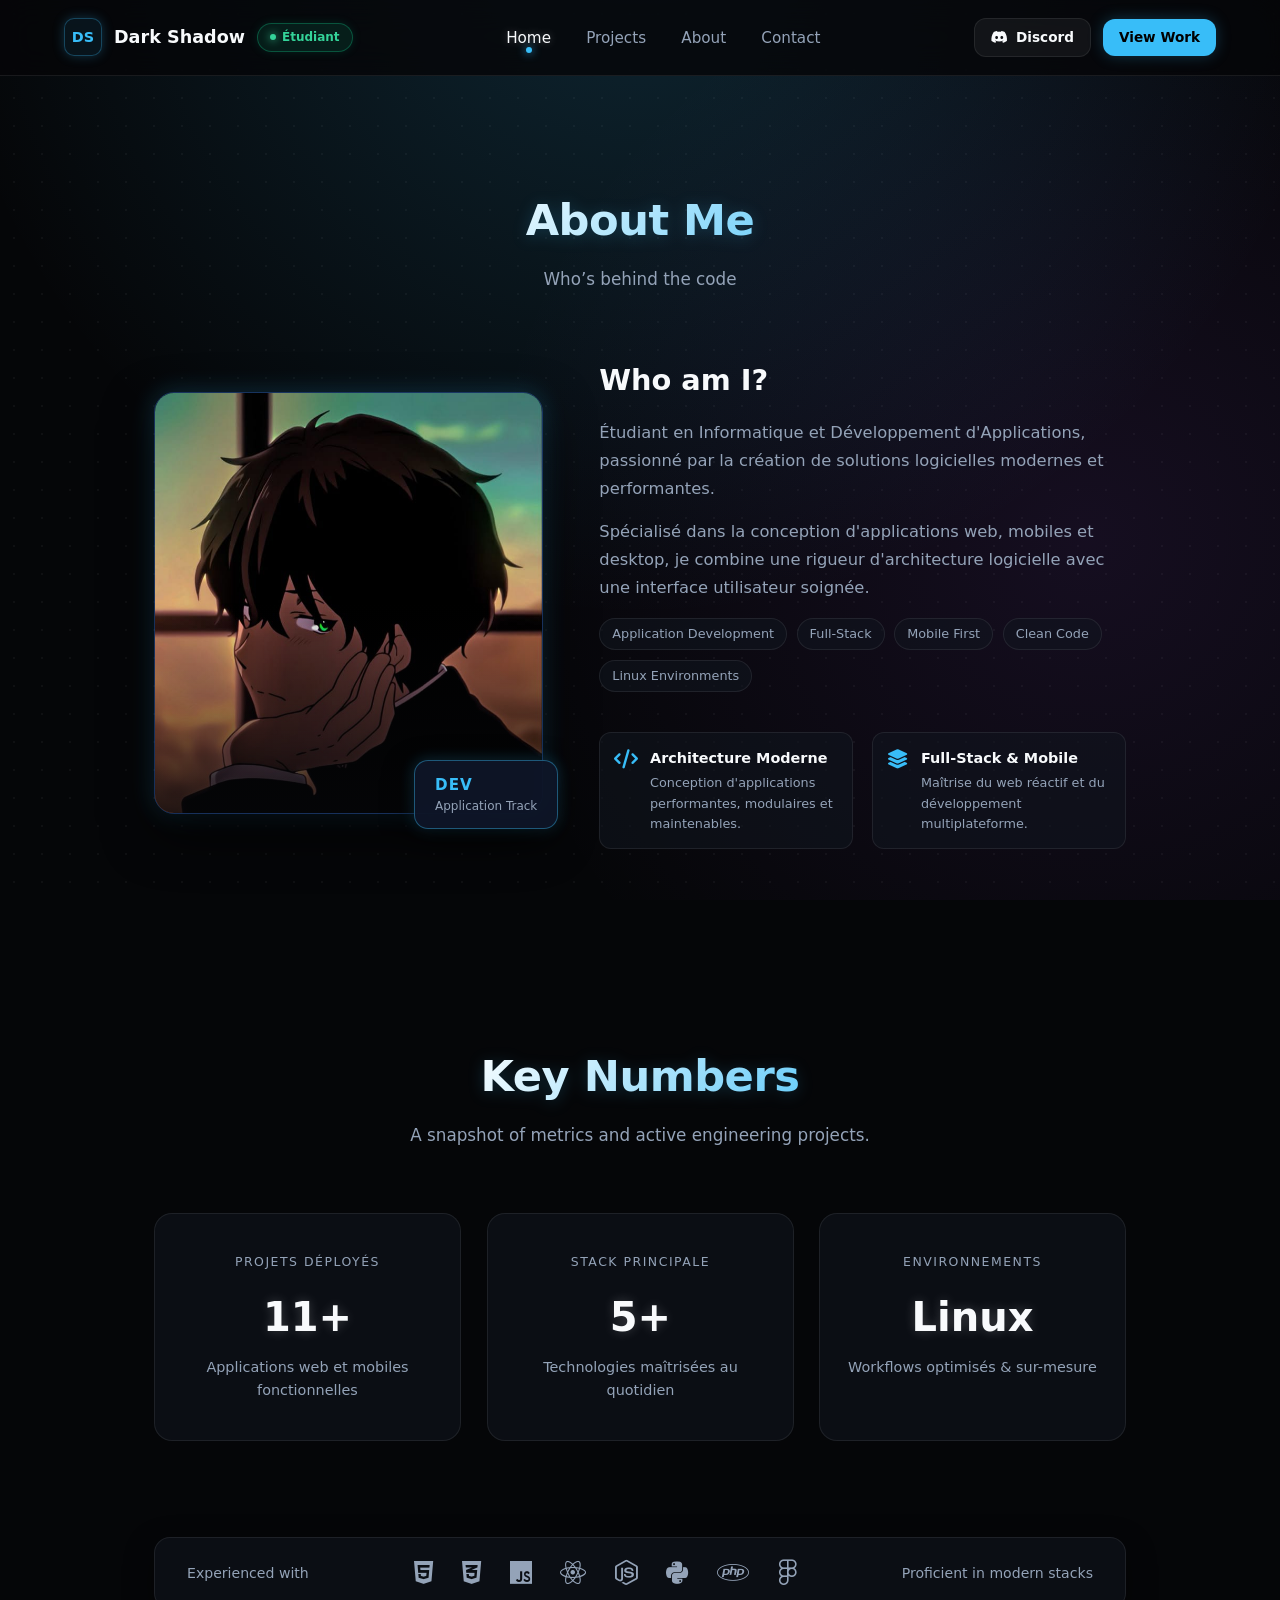
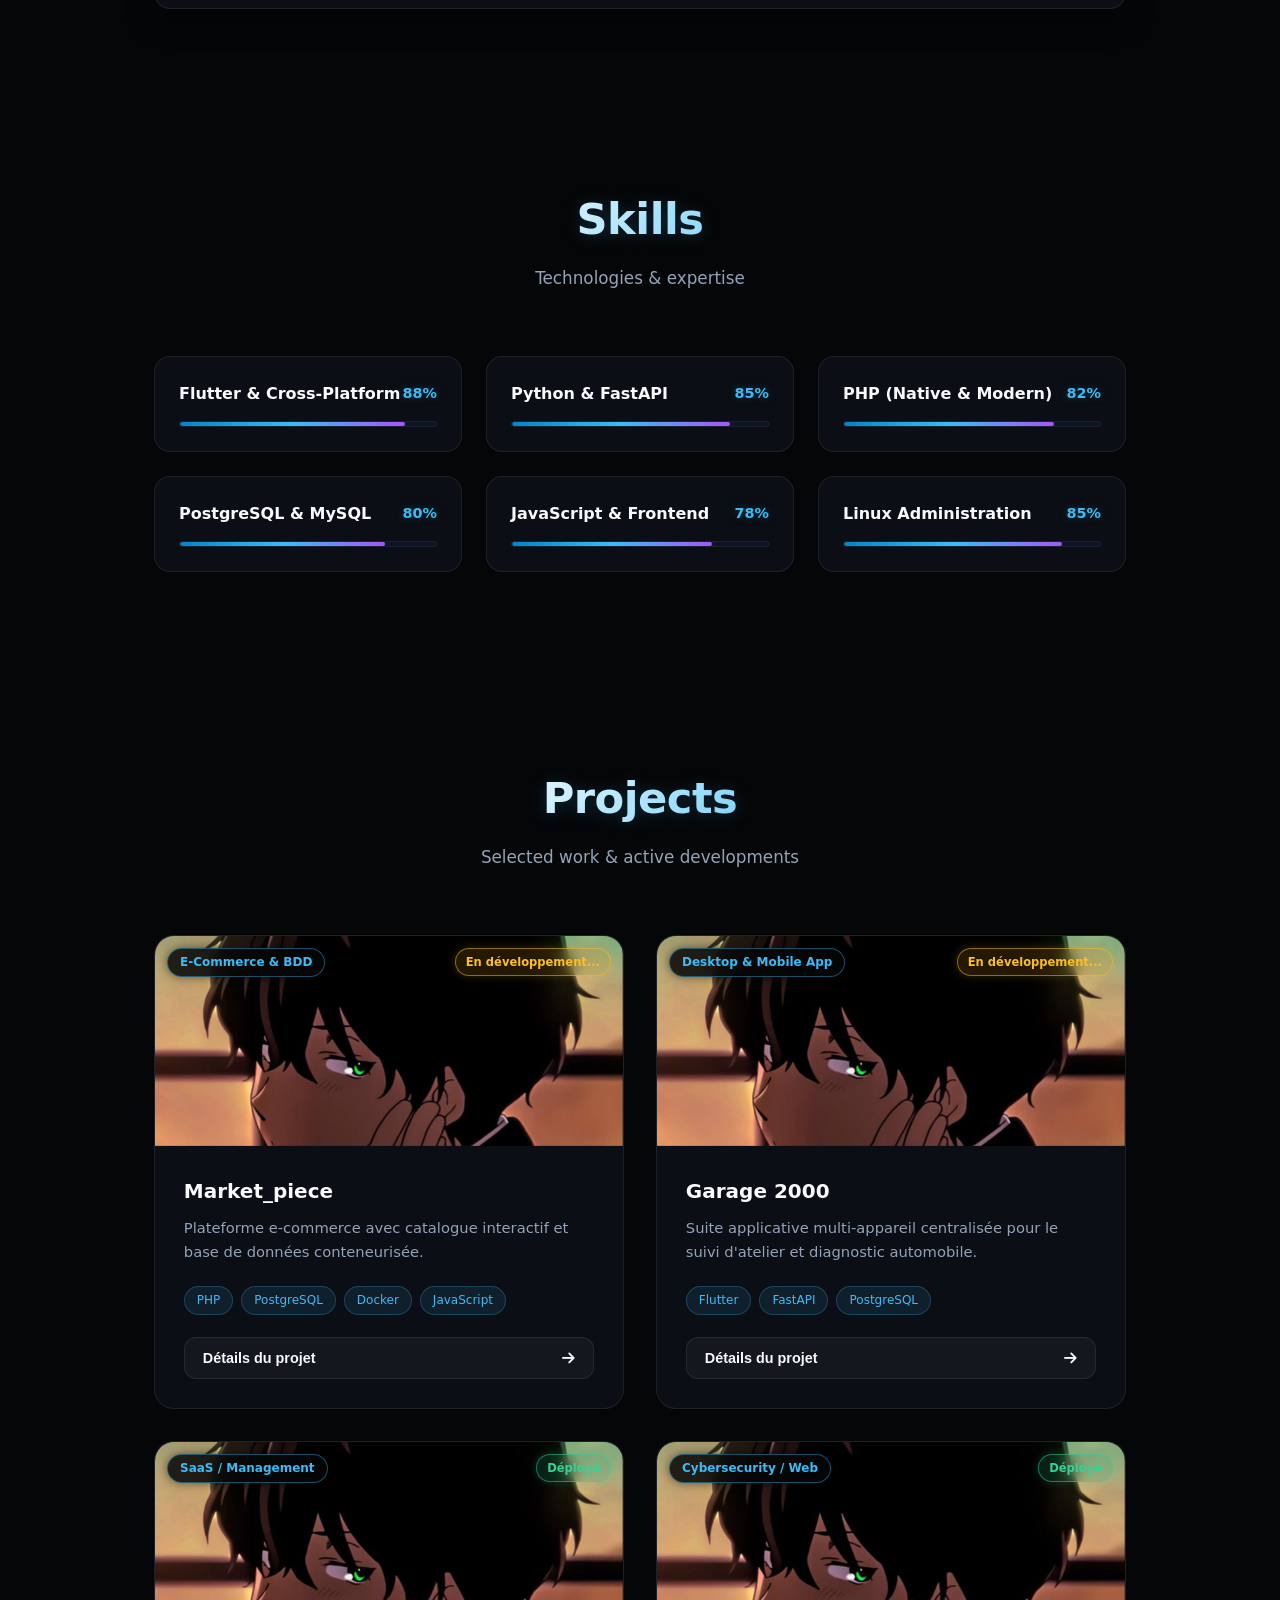
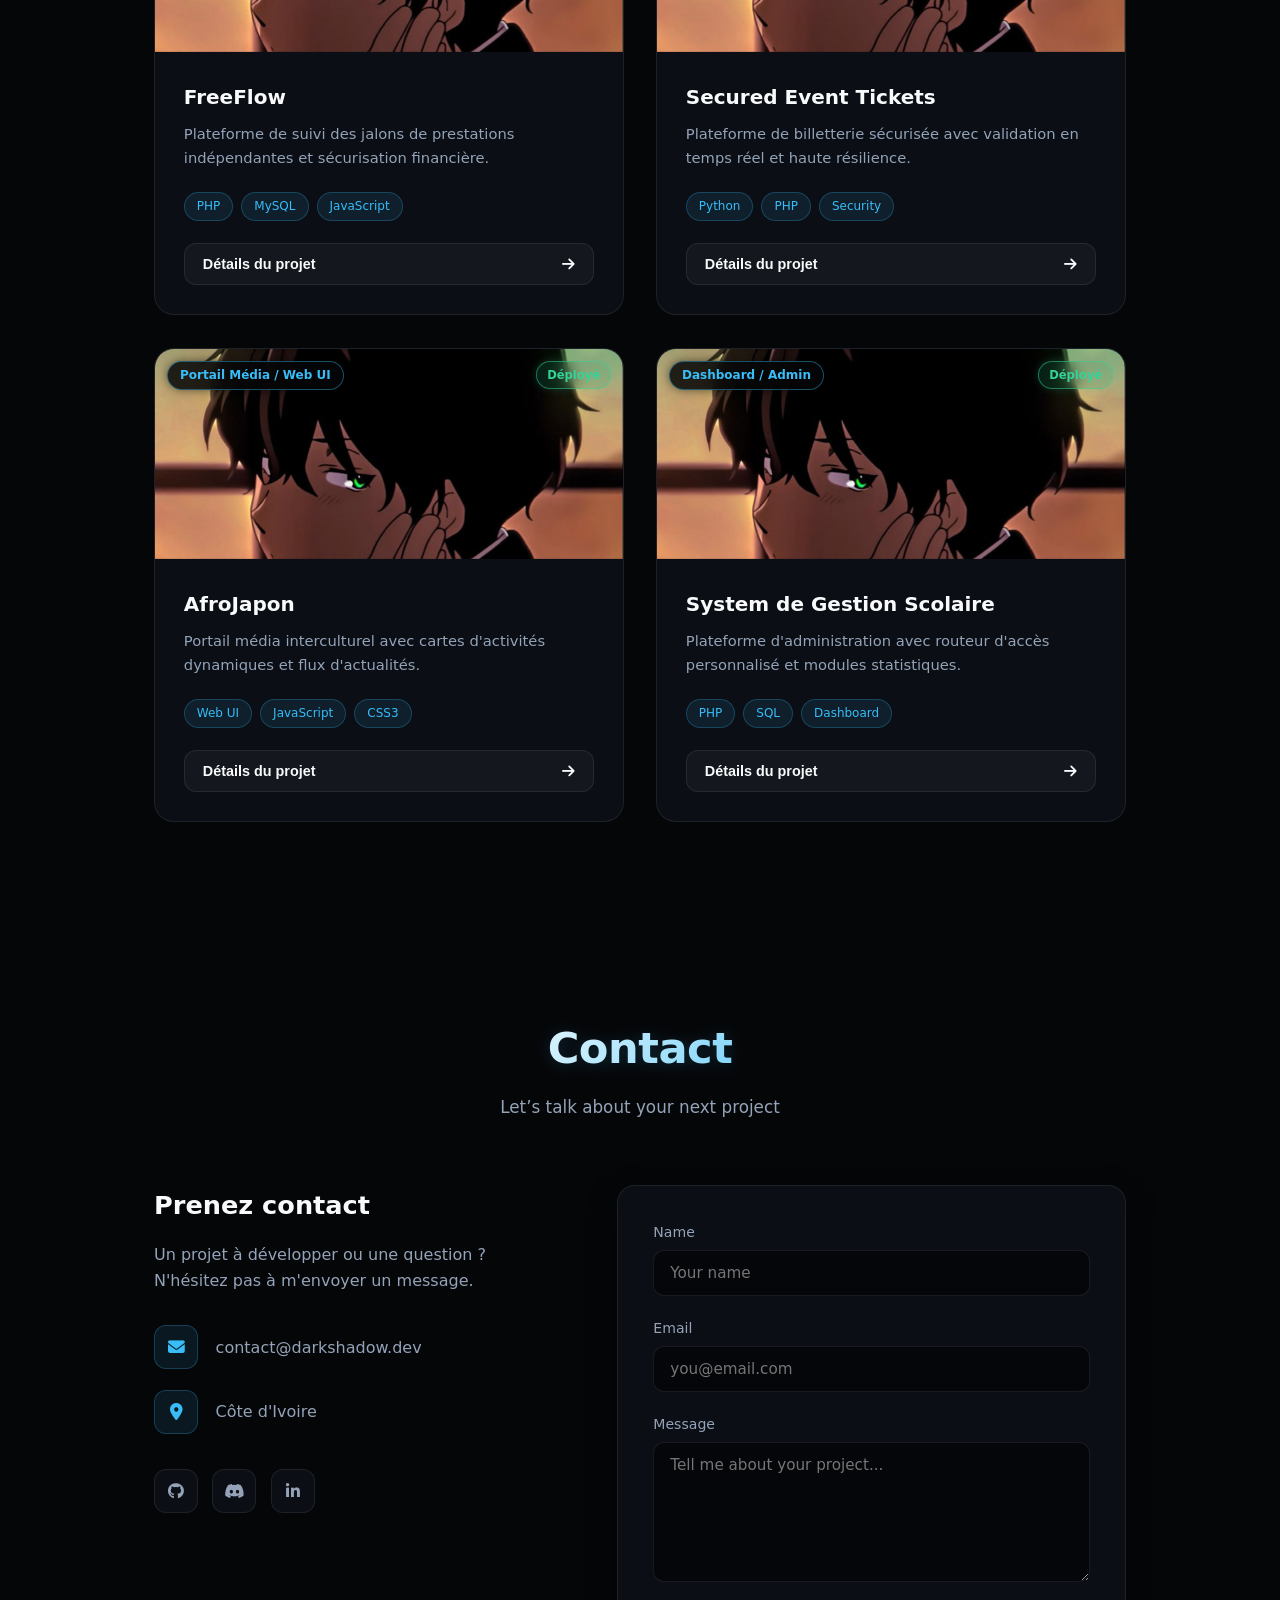
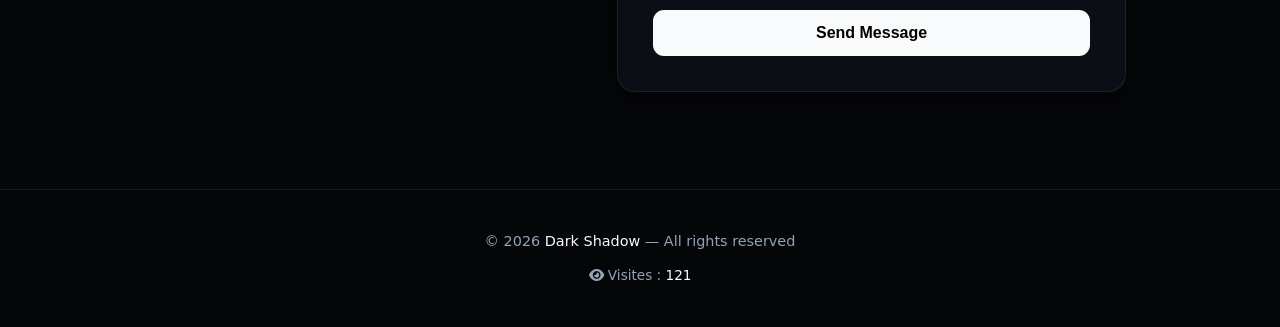
==== commit eb4c32a8: "style: correction modale, animations et scrollbar portfolio" ====
--- a/portfolio.html
+++ b/portfolio.html
@@ -3,15 +3,20 @@
 <head>
   <meta charset="UTF-8">
   <meta name="viewport" content="width=device-width, initial-scale=1.0">
+  <meta name="description" content="Portfolio de Dark Shadow - Étudiant en Informatique et Développement d'Applications. Projets Full-Stack, Mobile et Logiciel.">
   <title>Dark Shadow | Portfolio</title>
+  
+  <!-- Feuilles de Styles -->
   <link rel="stylesheet" href="css/base.css">
   <link rel="stylesheet" href="css/portfolio.css">
+  
+  <!-- Icons FontAwesome -->
   <link rel="stylesheet" href="https://cdnjs.cloudflare.com/ajax/libs/font-awesome/6.5.1/css/all.min.css">
 </head>
 <body class="portfolio-page">
 
   <!-- NAVBAR -->
-  <nav class="navbar">
+  <nav class="navbar" id="navbar">
     <a href="index.html" class="logo">
       <span class="logo-icon">DS</span>
       <span class="logo-text">Dark Shadow</span>
@@ -20,25 +25,27 @@
       </span>
     </a>
 
-    <ul class="nav-links">
-      <li><a href="index.html">Home</a></li>
+    <ul class="nav-links" id="nav-links">
+      <li><a href="index.html" class="active">Home</a></li>
       <li><a href="#projects">Projects</a></li>
       <li><a href="#bio">About</a></li>
       <li><a href="#contact">Contact</a></li>
     </ul>
 
     <div class="nav-actions">
-      <a href="#" class="btn-outline"><i class="fab fa-discord"></i> Discord</a>
-      <a href="#projects" class="btn-white">View Work</a>
+      <a href="https://discord.com" target="_blank" rel="noopener noreferrer" class="btn-secondary" style="padding: 8px 16px; font-size: 0.85rem;">
+        <i class="fab fa-discord"></i> Discord
+      </a>
+      <a href="#projects" class="btn-primary" style="padding: 8px 16px; font-size: 0.85rem;">View Work</a>
     </div>
 
-    <button class="menu-toggle" aria-label="Menu">
+    <button class="menu-toggle" id="menu-toggle" aria-label="Ouvrir le menu" aria-expanded="false">
       <i class="fas fa-bars"></i>
     </button>
   </nav>
 
-  <!-- BIO -->
-  <section id="bio" class="section">
+  <!-- BIO SECTION -->
+  <section id="bio" class="section reveal">
     <div class="section-header">
       <h2 class="section-title">About Me</h2>
       <p class="section-subtitle">Who’s behind the code</p>
@@ -47,7 +54,7 @@
     <div class="bio-grid">
       <div class="bio-image-wrapper">
         <div class="bio-image">
-          <img src="asset/image.jpeg" alt="Dark Shadow">
+          <img src="asset/image.jpeg" alt="Dark Shadow - Développeur d'Applications">
           <div class="bio-image-overlay"></div>
         </div>
         <div class="bio-experience-badge">
@@ -57,8 +64,8 @@
       </div>
 
       <div class="bio-content-wrapper">
-        <div id="bio-content">
-          <!-- Injecté par JS / Exemple de structure enrichie -->
+        <div id="bio-content" class="bio-content">
+          <!-- Injecté dynamiquement par injectBio() dans app.js -->
         </div>
         
         <div class="bio-highlights">
@@ -66,14 +73,14 @@
             <i class="fas fa-code"></i>
             <div>
               <h4>Architecture Moderne</h4>
-              <p>Conception d'applications performantes et maintenables.</p>
+              <p>Conception d'applications performantes, modulaires et maintenables.</p>
             </div>
           </div>
           <div class="highlight-item">
             <i class="fas fa-layer-group"></i>
             <div>
               <h4>Full-Stack & Mobile</h4>
-              <p>Maîtrise de l'écosystème web et développement multiplateforme.</p>
+              <p>Maîtrise du web réactif et du développement multiplateforme.</p>
             </div>
           </div>
         </div>
@@ -81,19 +88,19 @@
     </div>
   </section>
 
-  <!-- STATS -->
-  <section id="stats" class="section">
+  <!-- STATS SECTION -->
+  <section id="stats" class="section reveal">
     <div class="section-header">
-      <h2 class="section-title">My Earnings</h2>
-      <p class="section-subtitle">A snapshot of sales, revenue, and businesses I’ve brought to life.</p>
+      <h2 class="section-title">Key Numbers</h2>
+      <p class="section-subtitle">A snapshot of metrics and active engineering projects.</p>
     </div>
     <div id="stats-grid" class="stats-grid">
-      <!-- Injected by JS -->
+      <!-- Injecté dynamiquement par injectStats() dans app.js -->
     </div>
   </section>
 
-  <!-- TECH BAR -->
-  <div class="tech-bar">
+  <!-- TECH BAR SECTION -->
+  <div class="tech-bar reveal">
     <div class="tech-bar-inner">
       <span class="tech-bar-label">Experienced with</span>
       <div class="tech-icons">
@@ -106,45 +113,45 @@
         <i class="fab fa-php" title="PHP"></i>
         <i class="fab fa-figma" title="Figma"></i>
       </div>
-      <span class="tech-bar-label">Proficient in these languages</span>
+      <span class="tech-bar-label">Proficient in modern stacks</span>
     </div>
   </div>
 
-  <!-- SKILLS -->
-  <section id="skills" class="section">
+  <!-- SKILLS SECTION -->
+  <section id="skills" class="section reveal">
     <div class="section-header">
       <h2 class="section-title">Skills</h2>
       <p class="section-subtitle">Technologies & expertise</p>
     </div>
     <div id="skills-grid" class="skills-grid">
-      <!-- Injected by JS -->
+      <!-- Injecté dynamiquement par injectSkills() dans app.js -->
     </div>
   </section>
 
-  <!-- PROJECTS -->
-  <section id="projects" class="section">
+  <!-- PROJECTS SECTION -->
+  <section id="projects" class="section reveal">
     <div class="section-header">
       <h2 class="section-title">Projects</h2>
-      <p class="section-subtitle">Selected work</p>
+      <p class="section-subtitle">Selected work & active developments</p>
     </div>
     <div id="projects-grid" class="projects-grid">
-      <!-- Injected by JS -->
+      <!-- Injecté dynamiquement par initProjectsAndModal() dans app.js -->
     </div>
   </section>
 
-  <!-- CONTACT -->
-  <section id="contact" class="section">
+  <!-- CONTACT SECTION -->
+  <section id="contact" class="section reveal">
     <div class="section-header">
       <h2 class="section-title">Contact</h2>
       <p class="section-subtitle">Let’s talk about your next project</p>
     </div>
 
     <div class="contact-grid">
-      <div id="contact-info">
-        <!-- Injected by JS -->
+      <div id="contact-info" class="contact-info">
+        <!-- Injecté dynamiquement par injectContact() dans app.js -->
       </div>
 
-      <form class="contact-form">
+      <form class="contact-form" id="contact-form">
         <div class="form-group">
           <label for="name">Name</label>
           <input type="text" id="name" name="name" required placeholder="Your name">
@@ -162,12 +169,26 @@
     </div>
   </section>
 
+  <!-- POPUP MODALE PROJET -->
+  <div id="project-modal" class="modal" aria-hidden="true" role="dialog" aria-modal="true">
+    <div class="modal-overlay" id="modal-overlay"></div>
+    <div class="modal-container">
+      <button id="modal-close-btn" class="modal-close-btn" aria-label="Fermer la modale">
+        <i class="fas fa-times"></i>
+      </button>
+      
+      <!-- Container dynamique injecté par JS -->
+      <div id="modal-dynamic-content" class="project-detail-wrapper"></div>
+    </div>
+  </div>
+
   <!-- FOOTER -->
   <footer class="footer">
     <p>© 2026 <span>Dark Shadow</span> — All rights reserved</p>
   </footer>
 
-  <script src="js/data.js?v=12"></script>
-  <script src="js/app.js?v=12"></script>
+  <!-- SCRIPTS JS -->
+  <script src="js/data.js"></script>
+  <script src="js/app.js"></script>
 </body>
 </html>
--- a/css/portfolio.css
+++ b/css/portfolio.css
@@ -1,17 +1,50 @@
 /* ============================================================
-   DARK SHADOW - PORTFOLIO PAGE STYLES (portfolio.html)
+   DARK SHADOW - PORTFOLIO PAGE STYLES (css/portfolio.css)
    ============================================================ */
 
-.portfolio-page {
+/* --- Variables & Reset de base --- */
+:root {
+  --bg: #050608;
+  --bg-card: rgba(18, 22, 31, 0.55);
+  --bg-card-hover: rgba(30, 41, 59, 0.75);
+  --border: rgba(255, 255, 255, 0.08);
+  --border-glow: rgba(59, 130, 246, 0.35);
+  --text-main: #f8fafc;
+  --text-muted: #94a3b8;
+  
+  /* Palette Lumineuse (Glow & Neon) */
+  --blue: #38bdf8;
+  --blue-hover: #0284c7;
+  --blue-glow: rgba(56, 189, 248, 0.25);
+  --purple-accent: #a855f7;
+  --purple-glow: rgba(168, 85, 247, 0.2);
+  --emerald: #34d399;
+  --emerald-glow: rgba(52, 211, 153, 0.25);
+  --amber: #fbbf24;
+  --amber-glow: rgba(251, 191, 36, 0.25);
+}
+
+/* Évite le scroll horizontal intempestif */
+html, body {
+  max-width: 100%;
+  overflow-x: hidden;
+}
+
+/* --- Style Global du Page Body --- */
+body.portfolio-page {
   background-color: var(--bg);
   background-image:
-    radial-gradient(circle at 50% 0%, rgba(59, 130, 246, 0.12) 0%, transparent 55%),
-    radial-gradient(rgba(255, 255, 255, 0.03) 1px, transparent 1px);
-  background-size: 100% 100%, 28px 28px;
+    radial-gradient(circle at 50% -10%, rgba(56, 189, 248, 0.18) 0%, transparent 60%),
+    radial-gradient(circle at 85% 60%, rgba(168, 85, 247, 0.1) 0%, transparent 50%),
+    radial-gradient(rgba(255, 255, 255, 0.04) 1px, transparent 1px);
+  background-size: 100% 100%, 100% 100%, 28px 28px;
+  background-attachment: fixed;
   padding-top: 90px;
-}
-
-/* Navbar & Status Badge */
+  color: var(--text-main);
+  -webkit-font-smoothing: antialiased;
+}
+
+/* --- Navbar & status badge --- */
 .navbar {
   position: fixed;
   top: 0;
@@ -22,60 +55,64 @@
   align-items: center;
   justify-content: space-between;
   z-index: 1000;
-  background: rgba(5, 5, 5, 0.75);
+  background: rgba(5, 6, 8, 0.8);
   backdrop-filter: blur(16px);
+  -webkit-backdrop-filter: blur(16px);
   border-bottom: 1px solid var(--border);
-  transition: var(--transition);
+  transition: padding 0.3s cubic-bezier(0.16, 1, 0.3, 1), background 0.3s ease, border-color 0.3s ease;
 }
 
 .navbar.scrolled {
   padding: 0.8rem 5%;
-  background: rgba(5, 5, 5, 0.92);
+  background: rgba(5, 6, 8, 0.94);
+  border-bottom-color: rgba(56, 189, 248, 0.2);
 }
 
 .logo {
   display: flex;
   align-items: center;
   gap: 12px;
-  font-weight: 600;
-  font-size: 1.05rem;
-  color: #ffffff;
+  font-weight: 700;
+  font-size: 1.1rem;
+  color: var(--text-main);
+  text-decoration: none;
 }
 
 .logo-icon {
-  width: 36px;
-  height: 36px;
-  background: var(--bg-card);
-  border: 1px solid var(--border);
+  width: 38px;
+  height: 38px;
+  background: rgba(56, 189, 248, 0.08);
+  border: 1px solid rgba(56, 189, 248, 0.3);
   border-radius: 10px;
   display: flex;
   align-items: center;
   justify-content: center;
-  font-size: 0.85rem;
+  font-size: 0.9rem;
   font-weight: 800;
   color: var(--blue);
-}
-
-/* Badge de statut du nom */
+  box-shadow: 0 0 12px var(--blue-glow);
+}
+
 .status-badge {
   display: inline-flex;
   align-items: center;
   gap: 6px;
-  padding: 4px 10px;
-  background: rgba(16, 185, 129, 0.1);
-  border: 1px solid rgba(16, 185, 129, 0.25);
+  padding: 4px 12px;
+  background: rgba(16, 185, 129, 0.12);
+  border: 1px solid rgba(16, 185, 129, 0.35);
   border-radius: 20px;
   font-size: 0.75rem;
-  color: #10b981;
-  font-weight: 500;
+  color: var(--emerald);
+  font-weight: 600;
+  box-shadow: 0 0 10px rgba(16, 185, 129, 0.15);
 }
 
 .status-dot {
   width: 6px;
   height: 6px;
-  background-color: #10b981;
+  background-color: var(--emerald);
   border-radius: 50%;
-  box-shadow: 0 0 8px #10b981;
+  box-shadow: 0 0 8px var(--emerald);
   animation: pulseDot 2s infinite;
 }
 
@@ -96,11 +133,13 @@
   font-weight: 500;
   transition: color 0.2s;
   position: relative;
+  text-decoration: none;
 }
 
 .nav-links a:hover,
 .nav-links a.active {
-  color: #ffffff;
+  color: var(--text-main);
+  text-shadow: 0 0 8px rgba(255, 255, 255, 0.3);
 }
 
 .nav-links a.active::after {
@@ -109,11 +148,11 @@
   bottom: -6px;
   left: 50%;
   transform: translateX(-50%);
-  width: 5px;
-  height: 5px;
+  width: 6px;
+  height: 6px;
   background: var(--blue);
   border-radius: 50%;
-  box-shadow: 0 0 8px var(--blue);
+  box-shadow: 0 0 10px var(--blue);
 }
 
 .nav-actions {
@@ -126,12 +165,13 @@
   display: none;
   background: none;
   border: none;
-  color: #ffffff;
+  color: var(--text-main);
   font-size: 1.4rem;
   cursor: pointer;
-}
-
-/* Sections communes */
+  padding: 4px;
+}
+
+/* --- Sections Communes --- */
 .section {
   padding: 6rem 5%;
   max-width: 1100px;
@@ -148,9 +188,11 @@
   font-weight: 800;
   margin-bottom: 0.7rem;
   letter-spacing: -0.5px;
-  background: linear-gradient(90deg, #ffffff 30%, var(--blue));
+  background: linear-gradient(135deg, #ffffff 30%, var(--blue) 80%, var(--purple-accent));
+  background-clip: text;
   -webkit-background-clip: text;
   -webkit-text-fill-color: transparent;
+  filter: drop-shadow(0 2px 8px rgba(56, 189, 248, 0.2));
 }
 
 .section-subtitle {
@@ -160,7 +202,7 @@
   margin: 0 auto;
 }
 
-/* Section Bio */
+/* --- Bio Section --- */
 .bio-grid {
   display: grid;
   grid-template-columns: 0.85fr 1.15fr;
@@ -175,8 +217,8 @@
 .bio-image {
   border-radius: 20px;
   overflow: hidden;
-  border: 1px solid var(--border);
-  box-shadow: 0 20px 50px rgba(0, 0, 0, 0.6);
+  border: 1px solid var(--border-glow);
+  box-shadow: 0 20px 50px rgba(0, 0, 0, 0.7), 0 0 25px var(--blue-glow);
   position: relative;
 }
 
@@ -184,13 +226,14 @@
   width: 100%;
   height: 420px;
   object-fit: cover;
-  transition: transform 0.6s ease;
+  transition: transform 0.6s cubic-bezier(0.16, 1, 0.3, 1);
+  will-change: transform;
 }
 
 .bio-image-overlay {
   position: absolute;
   inset: 0;
-  background: linear-gradient(180deg, transparent 60%, rgba(5, 5, 5, 0.8));
+  background: linear-gradient(180deg, transparent 50%, rgba(5, 6, 8, 0.85));
 }
 
 .bio-image-wrapper:hover img {
@@ -201,20 +244,22 @@
   position: absolute;
   bottom: -15px;
   right: -15px;
-  background: var(--bg-card);
-  border: 1px solid rgba(59, 130, 246, 0.3);
+  background: rgba(15, 23, 42, 0.9);
+  border: 1px solid rgba(56, 189, 248, 0.4);
   padding: 12px 20px;
   border-radius: 14px;
   display: flex;
   flex-direction: column;
-  box-shadow: 0 10px 30px rgba(0,0,0,0.5);
+  box-shadow: 0 10px 30px rgba(0, 0, 0, 0.6), 0 0 15px var(--blue-glow);
   backdrop-filter: blur(10px);
+  -webkit-backdrop-filter: blur(10px);
+  z-index: 2;
 }
 
 .badge-num {
   font-weight: 800;
   color: var(--blue);
-  font-size: 0.9rem;
+  font-size: 0.95rem;
   letter-spacing: 1px;
 }
 
@@ -232,7 +277,7 @@
 .bio-content h3 {
   font-size: 1.8rem;
   margin-bottom: 1rem;
-  color: #ffffff;
+  color: var(--text-main);
 }
 
 .bio-content p {
@@ -240,6 +285,22 @@
   font-size: 1.02rem;
   line-height: 1.7;
   margin-bottom: 1rem;
+}
+
+.bio-tags {
+  display: flex;
+  flex-wrap: wrap;
+  gap: 0.6rem;
+  margin-top: 0.5rem;
+}
+
+.bio-tag {
+  font-size: 0.8rem;
+  padding: 5px 12px;
+  background: var(--bg-card);
+  border: 1px solid var(--border);
+  border-radius: 20px;
+  color: var(--text-muted);
 }
 
 .bio-highlights {
@@ -254,15 +315,16 @@
   gap: 12px;
   align-items: flex-start;
   padding: 14px;
-  background: rgba(255, 255, 255, 0.02);
+  background: var(--bg-card);
   border: 1px solid var(--border);
   border-radius: 12px;
-  transition: var(--transition);
+  transition: all 0.3s ease;
 }
 
 .highlight-item:hover {
-  border-color: rgba(59, 130, 246, 0.3);
-  background: rgba(59, 130, 246, 0.04);
+  border-color: rgba(56, 189, 248, 0.4);
+  background: var(--bg-card-hover);
+  box-shadow: 0 4px 20px var(--blue-glow);
 }
 
 .highlight-item i {
@@ -273,7 +335,7 @@
 
 .highlight-item h4 {
   font-size: 0.9rem;
-  color: #ffffff;
+  color: var(--text-main);
   margin-bottom: 3px;
 }
 
@@ -283,7 +345,7 @@
   margin: 0;
 }
 
-/* Stats */
+/* --- Stats Cards --- */
 .stats-grid {
   display: grid;
   grid-template-columns: repeat(3, 1fr);
@@ -296,14 +358,15 @@
   border-radius: 18px;
   padding: 2.4rem 1.6rem;
   text-align: center;
-  transition: var(--transition);
+  transition: all 0.35s cubic-bezier(0.16, 1, 0.3, 1);
+  will-change: transform;
 }
 
 .stat-card:hover {
+  border-color: var(--blue);
   background: var(--bg-card-hover);
-  border-color: rgba(59, 130, 246, 0.35);
   transform: translateY(-6px);
-  box-shadow: 0 20px 40px rgba(0, 0, 0, 0.4);
+  box-shadow: 0 20px 40px rgba(0, 0, 0, 0.5), 0 0 25px var(--blue-glow);
 }
 
 .stat-label {
@@ -315,10 +378,12 @@
 }
 
 .stat-number {
-  font-size: 2.4rem;
+  font-size: 2.5rem;
   font-weight: 800;
-  color: #ffffff;
+  color: var(--text-main);
   margin-bottom: 0.4rem;
+  font-variant-numeric: tabular-nums;
+  text-shadow: 0 0 12px rgba(255, 255, 255, 0.2);
 }
 
 .stat-desc {
@@ -326,7 +391,7 @@
   color: var(--text-muted);
 }
 
-/* Tech Bar */
+/* --- Tech Bar --- */
 .tech-bar {
   max-width: 1100px;
   margin: 0 auto 5rem;
@@ -343,6 +408,7 @@
   padding: 1.4rem 2rem;
   flex-wrap: wrap;
   gap: 1.2rem;
+  box-shadow: 0 10px 30px rgba(0, 0, 0, 0.4);
 }
 
 .tech-bar-label {
@@ -359,15 +425,17 @@
 .tech-icons i {
   font-size: 1.6rem;
   color: var(--text-muted);
-  transition: var(--transition);
+  transition: all 0.3s cubic-bezier(0.2, 0.8, 0.2, 1);
+  will-change: transform;
 }
 
 .tech-icons i:hover {
   color: var(--blue);
-  transform: translateY(-3px) scale(1.15);
-}
-
-/* Skills */
+  transform: translateY(-4px) scale(1.18);
+  filter: drop-shadow(0 0 8px var(--blue));
+}
+
+/* --- Skills Bar --- */
 .skills-grid {
   display: grid;
   grid-template-columns: repeat(auto-fill, minmax(270px, 1fr));
@@ -379,12 +447,15 @@
   border: 1px solid var(--border);
   border-radius: 16px;
   padding: 1.5rem;
-  transition: var(--transition);
+  transition: all 0.3s cubic-bezier(0.16, 1, 0.3, 1);
+  will-change: transform;
 }
 
 .skill-card:hover {
-  border-color: rgba(59, 130, 246, 0.3);
+  border-color: rgba(56, 189, 248, 0.4);
+  background: var(--bg-card-hover);
   transform: translateY(-4px);
+  box-shadow: 0 10px 25px rgba(0, 0, 0, 0.4), 0 0 15px var(--blue-glow);
 }
 
 .skill-header {
@@ -400,29 +471,33 @@
 
 .skill-percent {
   color: var(--blue);
-  font-weight: 600;
+  font-weight: 700;
   font-size: 0.9rem;
+  text-shadow: 0 0 8px var(--blue-glow);
 }
 
 .skill-bar {
   height: 6px;
-  background: #18181b;
+  background: rgba(15, 23, 42, 0.8);
   border-radius: 10px;
   overflow: hidden;
+  border: 1px solid rgba(255, 255, 255, 0.05);
 }
 
 .skill-progress {
   height: 100%;
-  background: linear-gradient(90deg, #1d4ed8, var(--blue));
+  background: linear-gradient(90deg, #0284c7, var(--blue), var(--purple-accent));
   border-radius: 10px;
   width: 0%;
   transition: width 1.2s cubic-bezier(0.16, 1, 0.3, 1);
-}
-
-/* Projects Section */
+  box-shadow: 0 0 10px var(--blue-glow);
+  will-change: width;
+}
+
+/* --- Projects Cards --- */
 .projects-grid {
   display: grid;
-  grid-template-columns: repeat(auto-fill, minmax(330px, 1fr));
+  grid-template-columns: repeat(auto-fill, minmax(320px, 1fr));
   gap: 2rem;
 }
 
@@ -433,20 +508,22 @@
   overflow: hidden;
   display: flex;
   flex-direction: column;
-  transition: var(--transition);
+  transition: all 0.4s cubic-bezier(0.16, 1, 0.3, 1);
+  will-change: transform;
 }
 
 .project-card:hover {
   transform: translateY(-8px);
-  border-color: rgba(59, 130, 246, 0.4);
-  box-shadow: 0 20px 40px rgba(0, 0, 0, 0.6), 0 0 20px rgba(59, 130, 246, 0.1);
+  border-color: rgba(56, 189, 248, 0.5);
+  background: var(--bg-card-hover);
+  box-shadow: 0 20px 40px rgba(0, 0, 0, 0.7), 0 0 30px var(--blue-glow);
 }
 
 .project-image {
   height: 210px;
   position: relative;
   overflow: hidden;
-  background: #111;
+  background: #0b0f19;
 }
 
 .project-image img {
@@ -454,10 +531,43 @@
   height: 100%;
   object-fit: cover;
   transition: transform 0.6s cubic-bezier(0.16, 1, 0.3, 1);
+  will-change: transform;
 }
 
 .project-card:hover .project-image img {
   transform: scale(1.08);
+}
+
+.project-badge {
+  position: absolute;
+  top: 12px;
+  left: 12px;
+  background: rgba(5, 6, 8, 0.85);
+  border: 1px solid rgba(56, 189, 248, 0.4);
+  padding: 4px 12px;
+  border-radius: 20px;
+  font-size: 0.75rem;
+  color: var(--blue);
+  font-weight: 600;
+  backdrop-filter: blur(8px);
+  -webkit-backdrop-filter: blur(8px);
+  box-shadow: 0 0 10px rgba(0, 0, 0, 0.5);
+  z-index: 2;
+}
+
+/* Badge de statut sur l'image de la carte */
+.project-status-badge {
+  position: absolute;
+  top: 12px;
+  right: 12px;
+  padding: 4px 10px;
+  border-radius: 20px;
+  font-size: 0.72rem;
+  font-weight: 700;
+  backdrop-filter: blur(8px);
+  -webkit-backdrop-filter: blur(8px);
+  z-index: 2;
+  box-shadow: 0 4px 12px rgba(0, 0, 0, 0.4);
 }
 
 .project-content {
@@ -470,7 +580,7 @@
 .project-title {
   font-size: 1.25rem;
   font-weight: 700;
-  color: #ffffff;
+  color: var(--text-main);
   margin-bottom: 0.6rem;
 }
 
@@ -489,38 +599,354 @@
   margin-bottom: 1.4rem;
 }
 
-.project-tag {
+.project-tag, .tag {
   font-size: 0.75rem;
   padding: 4px 12px;
-  background: rgba(59, 130, 246, 0.08);
-  border: 1px solid rgba(59, 130, 246, 0.18);
+  background: rgba(56, 189, 248, 0.1);
+  border: 1px solid rgba(56, 189, 248, 0.25);
   color: var(--blue);
   border-radius: 30px;
   font-weight: 500;
 }
 
-.project-links {
+.btn-open-modal {
+  display: inline-flex;
+  align-items: center;
+  justify-content: space-between;
+  width: 100%;
+  padding: 12px 18px;
+  background: rgba(255, 255, 255, 0.04);
+  border: 1px solid var(--border);
+  border-radius: 12px;
+  color: var(--text-main);
+  font-size: 0.9rem;
+  font-weight: 600;
+  cursor: pointer;
+  transition: all 0.3s ease;
+}
+
+.project-card:hover .btn-open-modal {
+  background: var(--blue);
+  border-color: var(--blue);
+  color: #000000;
+  box-shadow: 0 0 15px var(--blue-glow);
+}
+
+/* ============================================================
+   STYLE POPUP MODALE (ANIMATION FLUIDE & SCROLLBAR DESIGN)
+   ============================================================ */
+.modal {
+  position: fixed;
+  inset: 0;
+  z-index: 2000;
+  display: flex;
+  align-items: center;
+  justify-content: center;
+  padding: 2rem 1rem;
+  opacity: 0;
+  pointer-events: none;
+  transition: opacity 0.4s cubic-bezier(0.16, 1, 0.3, 1);
+}
+
+.modal.active {
+  opacity: 1;
+  pointer-events: auto;
+}
+
+/* Arrière-plan sombre avec flou progressif */
+.modal-overlay {
+  position: fixed;
+  inset: 0;
+  background: rgba(3, 4, 6, 0.85);
+  backdrop-filter: blur(16px);
+  -webkit-backdrop-filter: blur(16px);
+  transition: opacity 0.4s ease;
+}
+
+/* Boîte de la modale avec animation Scale & Translate */
+.modal-container {
+  position: relative;
+  z-index: 2001;
+  width: 100%;
+  max-width: 800px;
+  max-height: 85vh;
+  overflow-y: auto;
+  overflow-x: hidden;
+  background: #0b0f17;
+  border: 1px solid rgba(56, 189, 248, 0.35);
+  border-radius: 24px;
+  padding: 2.2rem;
+  box-shadow: 0 25px 60px rgba(0, 0, 0, 0.9), 0 0 40px var(--blue-glow);
+  transform: scale(0.92) translateY(30px);
+  transition: transform 0.4s cubic-bezier(0.16, 1, 0.3, 1), border-color 0.3s ease;
+}
+
+.modal.active .modal-container {
+  transform: scale(1) translateY(0);
+}
+
+/* --- SCROLLBAR DESIGN POUR LA MODALE --- */
+.modal-container::-webkit-scrollbar {
+  width: 6px;
+}
+
+.modal-container::-webkit-scrollbar-track {
+  background: rgba(5, 6, 8, 0.5);
+  border-radius: 10px;
+  margin: 15px 0;
+}
+
+.modal-container::-webkit-scrollbar-thumb {
+  background: rgba(56, 189, 248, 0.3);
+  border-radius: 10px;
+  transition: background 0.3s ease;
+}
+
+.modal-container::-webkit-scrollbar-thumb:hover {
+  background: var(--blue);
+  box-shadow: 0 0 10px var(--blue-glow);
+}
+
+/* Bouton Fermer (X) */
+.modal-close-btn {
+  position: absolute;
+  top: 1.2rem;
+  right: 1.2rem;
+  width: 40px;
+  height: 40px;
+  border-radius: 50%;
+  background: rgba(255, 255, 255, 0.06);
+  border: 1px solid var(--border);
+  color: var(--text-main);
+  font-size: 1.1rem;
+  cursor: pointer;
+  display: flex;
+  align-items: center;
+  justify-content: center;
+  transition: all 0.25s ease;
+  z-index: 10;
+}
+
+.modal-close-btn:hover {
+  background: #ef4444;
+  border-color: #ef4444;
+  color: #ffffff;
+  transform: rotate(90deg);
+  box-shadow: 0 0 15px rgba(239, 68, 68, 0.4);
+}
+
+/* Intérieur dynamique de la modale */
+.project-detail-wrapper {
+  display: flex;
+  flex-direction: column;
+  gap: 1.8rem;
+}
+
+.detail-header {
+  margin-right: 2.5rem;
+}
+
+.detail-badge-group {
+  display: flex;
+  align-items: center;
+  gap: 8px;
+  flex-wrap: wrap;
+  margin-bottom: 0.6rem;
+}
+
+.detail-badge {
+  display: inline-block;
+  font-size: 0.8rem;
+  padding: 4px 12px;
+  background: rgba(56, 189, 248, 0.12);
+  border: 1px solid rgba(56, 189, 248, 0.3);
+  color: var(--blue);
+  border-radius: 20px;
+  font-weight: 600;
+}
+
+/* Badges de statut dynamiques */
+.detail-status {
+  display: inline-block;
+  font-size: 0.78rem;
+  padding: 4px 12px;
+  border-radius: 20px;
+  font-weight: 600;
+}
+
+.status-deployed {
+  background: rgba(16, 185, 129, 0.15);
+  border: 1px solid rgba(52, 211, 153, 0.5);
+  color: #34d399;
+  box-shadow: 0 0 10px rgba(52, 211, 153, 0.2);
+}
+
+.status-pending {
+  background: rgba(245, 158, 11, 0.15);
+  border: 1px solid rgba(251, 191, 36, 0.5);
+  color: #fbbf24;
+  box-shadow: 0 0 10px rgba(251, 191, 36, 0.2);
+}
+
+.detail-title {
+  font-size: 1.8rem;
+  font-weight: 800;
+  color: var(--text-main);
+  margin-bottom: 0.4rem;
+}
+
+.detail-subtitle {
+  color: var(--text-muted);
+  font-size: 1rem;
+}
+
+.detail-banner {
+  width: 100%;
+  max-height: 360px;
+  border-radius: 16px;
+  overflow: hidden;
+  border: 1px solid var(--border);
+}
+
+.detail-img {
+  width: 100%;
+  height: 100%;
+  object-fit: cover;
+}
+
+.detail-meta-grid {
+  display: grid;
+  grid-template-columns: 1fr 1fr;
+  gap: 1rem;
+  background: rgba(255, 255, 255, 0.02);
+  border: 1px solid var(--border);
+  border-radius: 16px;
+  padding: 1.2rem;
+}
+
+.meta-box {
+  display: flex;
+  flex-direction: column;
+  gap: 4px;
+}
+
+.meta-box.meta-full {
+  grid-column: 1 / -1;
+  margin-top: 0.4rem;
+}
+
+.meta-title {
+  font-size: 0.78rem;
+  text-transform: uppercase;
+  color: var(--text-muted);
+  letter-spacing: 1px;
+}
+
+.meta-value {
+  font-size: 0.95rem;
+  font-weight: 600;
+  color: var(--text-main);
+}
+
+.tech-tags {
+  display: flex;
+  flex-wrap: wrap;
+  gap: 0.5rem;
+  margin-top: 4px;
+}
+
+.detail-body {
+  display: flex;
+  flex-direction: column;
+  gap: 1.5rem;
+}
+
+.detail-section h2 {
+  font-size: 1.2rem;
+  color: var(--text-main);
+  margin-bottom: 0.8rem;
+  display: flex;
+  align-items: center;
+  gap: 10px;
+}
+
+.detail-section h2 i {
+  color: var(--blue);
+}
+
+.detail-section p {
+  color: var(--text-muted);
+  line-height: 1.7;
+  font-size: 0.98rem;
+}
+
+.detail-features {
+  list-style: none;
+  display: flex;
+  flex-direction: column;
+  gap: 0.8rem;
+}
+
+.detail-features li {
+  display: flex;
+  align-items: flex-start;
+  gap: 10px;
+  color: var(--text-muted);
+  font-size: 0.95rem;
+}
+
+.detail-features li i {
+  color: var(--emerald);
+  margin-top: 4px;
+}
+
+.detail-actions {
   display: flex;
   gap: 1rem;
   padding-top: 1rem;
   border-top: 1px solid var(--border);
-}
-
-.project-links a {
-  font-size: 0.88rem;
-  color: var(--text-muted);
-  font-weight: 500;
-  transition: var(--transition);
-  display: flex;
-  align-items: center;
-  gap: 6px;
-}
-
-.project-links a:hover {
+  flex-wrap: wrap;
+}
+
+.btn-primary, .btn-secondary {
+  display: inline-flex;
+  align-items: center;
+  justify-content: center;
+  gap: 8px;
+  padding: 12px 24px;
+  border-radius: 12px;
+  font-size: 0.95rem;
+  font-weight: 600;
+  text-decoration: none;
+  transition: all 0.3s ease;
+}
+
+.btn-primary {
+  background: var(--blue);
+  color: #000000;
+  box-shadow: 0 0 15px var(--blue-glow);
+}
+
+.btn-primary:hover {
+  background: var(--blue-hover);
   color: #ffffff;
-}
-
-/* Contact */
+  transform: translateY(-2px);
+  box-shadow: 0 0 25px var(--blue-glow);
+}
+
+.btn-secondary {
+  background: rgba(255, 255, 255, 0.05);
+  border: 1px solid var(--border);
+  color: var(--text-main);
+}
+
+.btn-secondary:hover {
+  border-color: var(--text-main);
+  background: rgba(255, 255, 255, 0.1);
+  transform: translateY(-2px);
+}
+
+/* --- Contact Section --- */
 .contact-grid {
   display: grid;
   grid-template-columns: 1fr 1.25fr;
@@ -551,16 +977,18 @@
   display: flex;
   align-items: center;
   justify-content: center;
-  background: rgba(59, 130, 246, 0.1);
+  background: rgba(56, 189, 248, 0.1);
+  border: 1px solid rgba(56, 189, 248, 0.25);
   border-radius: 12px;
   color: var(--blue);
   font-size: 1.05rem;
-  transition: var(--transition);
+  transition: all 0.3s ease;
 }
 
 .contact-item:hover i {
   background: var(--blue);
-  color: #ffffff;
+  color: #000000;
+  box-shadow: 0 0 15px var(--blue-glow);
 }
 
 .social-links {
@@ -579,14 +1007,15 @@
   border: 1px solid var(--border);
   border-radius: 12px;
   color: var(--text-muted);
-  transition: var(--transition);
+  transition: all 0.3s cubic-bezier(0.2, 0.8, 0.2, 1);
 }
 
 .social-links a:hover {
   background: var(--blue);
   border-color: var(--blue);
-  color: #ffffff;
+  color: #000000;
   transform: translateY(-4px);
+  box-shadow: 0 0 15px var(--blue-glow);
 }
 
 .contact-form {
@@ -594,6 +1023,7 @@
   border: 1px solid var(--border);
   border-radius: 18px;
   padding: 2.2rem;
+  box-shadow: 0 10px 30px rgba(0, 0, 0, 0.4);
 }
 
 .form-group {
@@ -611,13 +1041,13 @@
 .form-group textarea {
   width: 100%;
   padding: 13px 16px;
-  background: #080808;
+  background: rgba(5, 6, 8, 0.8);
   border: 1px solid var(--border);
   border-radius: 11px;
-  color: #ffffff;
+  color: var(--text-main);
   font-size: 0.95rem;
   font-family: inherit;
-  transition: var(--transition);
+  transition: all 0.25s ease;
 }
 
 .form-group input:focus,
@@ -635,22 +1065,23 @@
 .btn-submit {
   width: 100%;
   padding: 14px;
-  background: #ffffff;
+  background: var(--text-main);
   color: #000000;
   font-size: 1rem;
-  font-weight: 600;
+  font-weight: 700;
   border: none;
   border-radius: 11px;
   cursor: pointer;
-  transition: var(--transition);
+  transition: all 0.3s ease;
 }
 
 .btn-submit:hover {
-  background: #e4e4e7;
+  background: var(--blue);
+  box-shadow: 0 0 20px var(--blue-glow);
   transform: translateY(-2px);
 }
 
-/* Footer & Compteur de visites */
+/* --- Footer --- */
 .footer {
   text-align: center;
   padding: 2.5rem 5%;
@@ -660,29 +1091,52 @@
 }
 
 .footer span {
-  color: #ffffff;
-}
-
-.visitor-counter {
-  margin-top: 12px;
-  font-size: 0.82rem;
-  color: var(--text-muted);
-  display: flex;
-  align-items: center;
-  justify-content: center;
-  gap: 6px;
-}
-
-.visitor-counter i {
-  color: var(--blue);
-}
-
-.visitor-counter span {
-  font-weight: 700;
-  color: #ffffff;
-}
-
-/* Responsive */
+  color: var(--text-main);
+}
+
+/* --- SCROLL REVEAL ANIMATIONS --- */
+.reveal, 
+.section,
+.tech-bar, 
+.stat-card, 
+.skill-card, 
+.project-card, 
+.highlight-item {
+  opacity: 0;
+  transform: translateY(24px);
+  transition: opacity 0.65s cubic-bezier(0.16, 1, 0.3, 1), 
+              transform 0.65s cubic-bezier(0.16, 1, 0.3, 1);
+  will-change: opacity, transform;
+}
+
+.reveal.active, 
+.section.active,
+.tech-bar.active, 
+.stat-card.active, 
+.skill-card.active, 
+.project-card.active, 
+.highlight-item.active {
+  opacity: 1;
+  transform: translateY(0);
+}
+
+.projects-grid .project-card:nth-child(2),
+.skills-grid .skill-card:nth-child(2),
+.stats-grid .stat-card:nth-child(2) { transition-delay: 0.08s; }
+
+.projects-grid .project-card:nth-child(3),
+.skills-grid .skill-card:nth-child(3),
+.stats-grid .stat-card:nth-child(3) { transition-delay: 0.16s; }
+
+.projects-grid .project-card:nth-child(4),
+.skills-grid .skill-card:nth-child(4) { transition-delay: 0.24s; }
+
+a:focus-visible, button:focus-visible, input:focus-visible, textarea:focus-visible {
+  outline: 2px solid var(--blue);
+  outline-offset: 3px;
+}
+
+/* --- Responsive & Mobile Menu --- */
 @media (max-width: 900px) {
   .bio-grid,
   .contact-grid {
@@ -690,6 +1144,15 @@
     gap: 3rem;
   }
 
+  .bio-image img {
+    height: 320px;
+  }
+
+  .bio-experience-badge {
+    right: 10px;
+    bottom: -10px;
+  }
+
   .bio-highlights {
     grid-template-columns: 1fr;
   }
@@ -698,8 +1161,28 @@
     grid-template-columns: 1fr;
   }
 
-  .nav-links, .nav-actions {
-    display: none;
+  .nav-links {
+    position: fixed;
+    top: 70px;
+    left: 0;
+    width: 100%;
+    background: rgba(5, 6, 8, 0.96);
+    backdrop-filter: blur(20px);
+    -webkit-backdrop-filter: blur(20px);
+    flex-direction: column;
+    padding: 2rem 5%;
+    gap: 1.5rem;
+    border-bottom: 1px solid var(--border);
+    transform: translateY(-150%);
+    opacity: 0;
+    pointer-events: none;
+    transition: transform 0.4s cubic-bezier(0.16, 1, 0.3, 1), opacity 0.3s ease;
+  }
+
+  .nav-links.active {
+    transform: translateY(0);
+    opacity: 1;
+    pointer-events: auto;
   }
 
   .menu-toggle {
@@ -712,45 +1195,22 @@
     grid-template-columns: 1fr;
   }
 
+  .modal-container {
+    padding: 1.5rem;
+  }
+
   .tech-bar-inner {
     flex-direction: column;
     text-align: center;
   }
-}
-
-/* ============================================================
-   ANIMATIONS AU SCROLL (SCROLL REVEAL)
-   ============================================================ */
-
-/* État initial : invisible et décalé vers le bas */
-.reveal {
-  opacity: 0;
-  transform: translateY(35px);
-  transition: opacity 0.7s cubic-bezier(0.16, 1, 0.3, 1), 
-              transform 0.7s cubic-bezier(0.16, 1, 0.3, 1);
-  will-change: opacity, transform;
-}
-
-/* État actif au scroll */
-.reveal.active {
-  opacity: 1;
-  transform: translateY(0);
-}
-
-/* Effet cascade sur les grilles */
-.projects-grid .project-card:nth-child(2),
-.skills-grid .skill-card:nth-child(2),
-.stats-grid .stat-card:nth-child(2) {
-  transition-delay: 0.12s;
-}
-
-.projects-grid .project-card:nth-child(3),
-.skills-grid .skill-card:nth-child(3),
-.stats-grid .stat-card:nth-child(3) {
-  transition-delay: 0.24s;
-}
-
-.projects-grid .project-card:nth-child(4),
-.skills-grid .skill-card:nth-child(4) {
-  transition-delay: 0.36s;
+
+  .tech-icons {
+    flex-wrap: wrap;
+    justify-content: center;
+    gap: 1.2rem;
+  }
+
+  .detail-meta-grid {
+    grid-template-columns: 1fr;
+  }
 }
